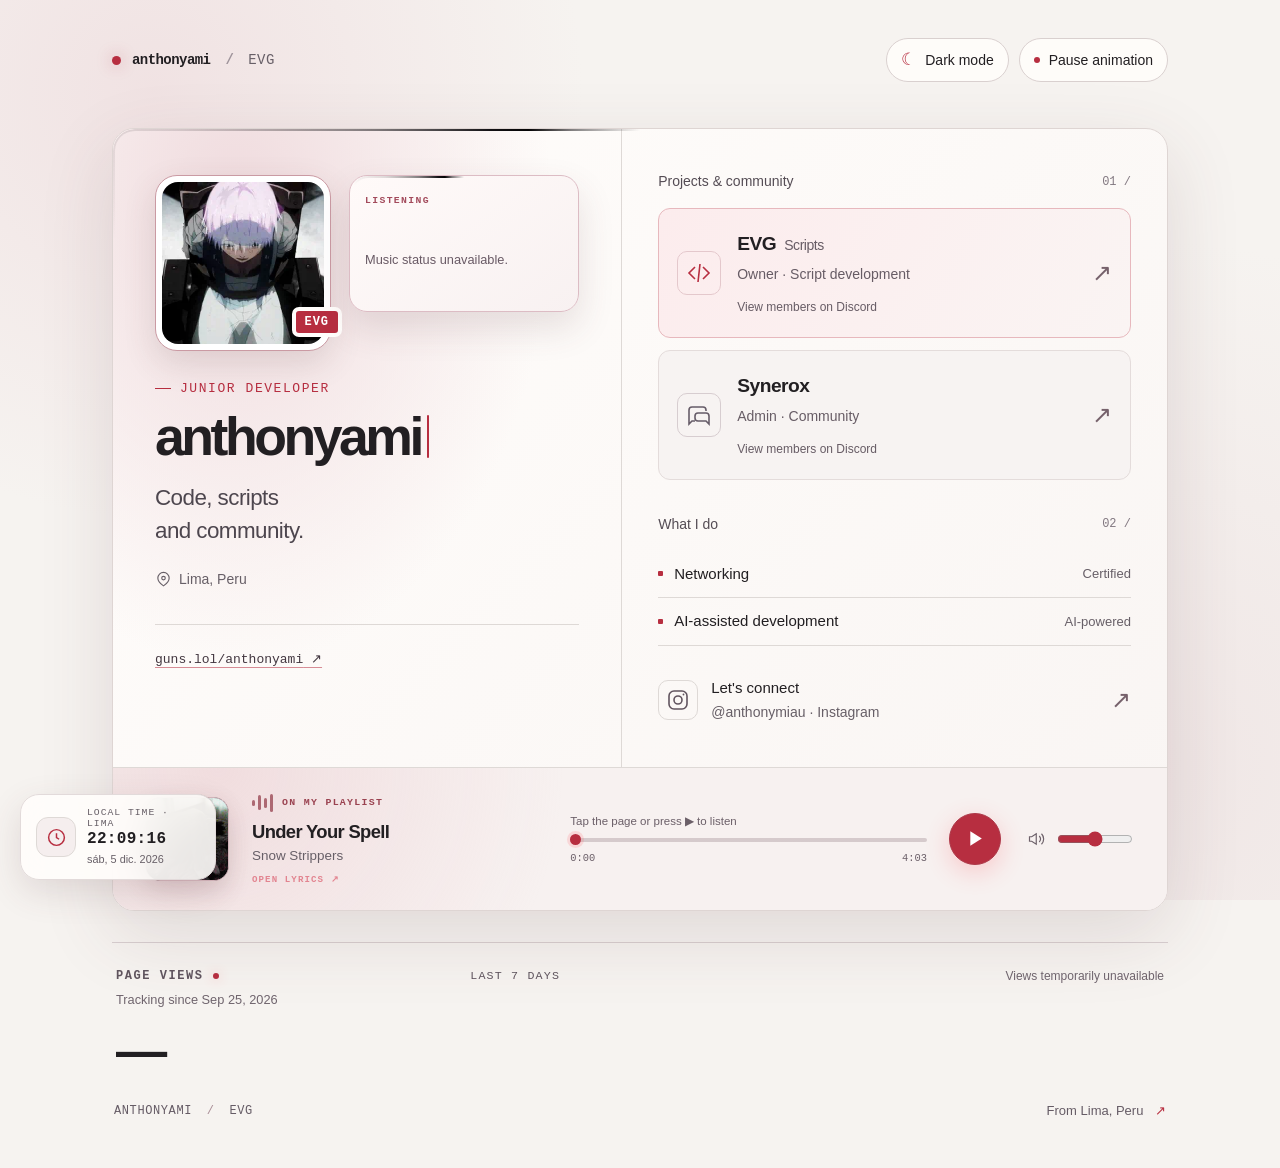
==== index.html @ 1d7596ba "Sync lyrics to song and open from track details" ====
<!doctype html>
<html lang="en" data-theme="dark">
<head>
  <meta charset="utf-8">
  <meta name="viewport" content="width=device-width, initial-scale=1">
  <meta name="theme-color" content="#0a0a0c">
  <meta name="description" content="anthonyami · Junior developer, owner of EVG Scripts and admin at Synerox. Networking certified. Based in Lima, Peru.">
  <title>anthonyami · EVG</title>
  <link rel="icon" href="assets/avatar-still.webp" type="image/webp">
  <script>
    try {
      const savedTheme = localStorage.getItem('anthonyami-theme');
      document.documentElement.dataset.theme = savedTheme === 'light' || savedTheme === 'dark'
        ? savedTheme
        : (matchMedia('(prefers-color-scheme: light)').matches ? 'light' : 'dark');
    } catch (_) { /* Storage may be unavailable. */ }
  </script>
  <link rel="stylesheet" href="styles.css">
  <link rel="stylesheet" href="experience.css">
  <script src="app.js" defer></script>
  <script src="experience.js" defer></script>
  <script src="spotify.js" defer></script>
  <script src="communities.js" defer></script>
  <script src="typewriter.js" defer></script>
  <script src="views.js" defer></script>
</head>
<body>
  <div class="backdrop" aria-hidden="true">
    <video id="backgroundVideo" muted loop playsinline preload="none" poster="assets/background.webp"></video>
  </div>
  <div class="page">
    <header class="topbar">
      <a class="wordmark" href="#profile" aria-label="anthonyami, home"><span class="brand-dot"></span>anthonyami<span class="wordmark-slash">/</span><span class="wordmark-evg">EVG</span></a>
      <div class="topbar-actions">
        <button class="theme-toggle" id="themeToggle" type="button" aria-label="Switch to light mode" aria-pressed="false"><span class="theme-icon" aria-hidden="true">☀</span><span id="themeLabel">Light mode</span></button>
        <button class="motion-toggle" id="motionToggle" type="button" aria-label="Pause animations" aria-pressed="false" hidden><span class="motion-indicator" aria-hidden="true"></span><span id="motionLabel">Pause animation</span></button>
      </div>
      <aside class="local-clock" aria-label="Current time in Lima, Peru">
        <span class="clock-icon" aria-hidden="true"><svg viewBox="0 0 24 24" fill="none" stroke="currentColor" stroke-width="1.7"><circle cx="12" cy="12" r="9"/><path d="M12 7v5l3 2"/></svg></span>
        <span class="clock-copy"><span class="clock-heading">LOCAL TIME · LIMA</span><time id="localTime" class="clock-time">--:--:--</time><span id="localDate" class="clock-date">Lima, Peru</span></span>
      </aside>
    </header>

    <main id="profile" class="profile-card">
      <section class="identity" aria-labelledby="profileName">
        <div class="identity-hero">
          <div class="avatar-frame">
            <picture>
              <source id="stillAvatarSource" media="(prefers-reduced-motion: reduce)" srcset="assets/avatar-still.webp">
              <img id="avatar" src="assets/avatar.webp" width="176" height="176" alt="anthonyami avatar" fetchpriority="high">
            </picture>
            <span class="avatar-badge" aria-hidden="true">EVG</span>
          </div>
          <section class="spotify-card" id="spotifyCard" aria-label="What I'm listening to on Spotify">
            <div class="spotify-card-heading"><span>LISTENING</span><span class="spotify-live-badge"><span class="spotify-live-dot" aria-hidden="true"></span>LIVE</span></div>
            <p class="spotify-status" id="spotifyStatus" role="status" aria-live="polite">Checking Last.fm…</p>
            <div class="spotify-current" id="spotifyCurrent" aria-live="polite" hidden>
              <div class="spotify-track"><span class="spotify-cover-wrap"><img id="spotifyCover" width="72" height="72" alt="" loading="lazy"><span class="spotify-cover-fallback" id="spotifyCoverFallback" aria-hidden="true" hidden>♫</span></span><div class="spotify-track-copy"><strong id="spotifyTitle"></strong><span id="spotifyArtist"></span></div></div>
              <a class="spotify-open" id="spotifyOpen" target="_blank" rel="noopener noreferrer"><span>Find on Spotify</span><span class="spotify-open-icon" aria-hidden="true"><svg viewBox="0 0 24 24" focusable="false"><circle cx="12" cy="12" r="11" fill="currentColor"/><path d="M5.7 8.8c4.4-1.3 9.3-.8 12.8 1.4M6.7 12.1c3.7-1 7.7-.5 10.7 1.4M7.6 15.3c3-.8 6.3-.4 8.8 1.2" fill="none" stroke="#1ed760" stroke-width="1.65" stroke-linecap="round"/></svg></span></a>
            </div>
          </section>
        </div>
        <p class="eyebrow"><span></span>JUNIOR DEVELOPER</p>
        <h1 id="profileName"><span class="sr-only">anthonyami</span><span class="typewriter" id="nameTypewriter" aria-hidden="true"><span class="typewriter-reserve">anthonyami</span><span class="typewriter-output"><span id="typedName">anthonyami</span><span class="typewriter-cursor"></span></span></span></h1>
        <p class="intro">Code, scripts<br> and community.</p>
        <p class="location"><svg viewBox="0 0 24 24" fill="none" stroke="currentColor" stroke-width="1.6" aria-hidden="true"><path d="M20 10c0 6-8 11-8 11S4 16 4 10a8 8 0 1 1 16 0Z"/><circle cx="12" cy="10" r="2.5"/></svg>Lima, Peru</p>
        <div class="website-slot"><a class="website-link" href="https://guns.lol/anthonyami" target="_blank" rel="noopener noreferrer" aria-label="Visit guns.lol/anthonyami (opens in a new tab)">guns.lol/anthonyami<span aria-hidden="true"> ↗</span></a></div>
      </section>

      <div class="details">
        <section aria-labelledby="projectsHeading">
          <div class="section-heading"><h2 id="projectsHeading">Projects & community</h2><span aria-hidden="true">01 /</span></div>
          <a class="project project-primary" href="https://discord.gg/jtVdZfaXu" target="_blank" rel="noopener noreferrer" aria-label="EVG Scripts, open the Discord community (new tab)" aria-describedby="evgCounts">
            <span class="project-icon" aria-hidden="true"><svg viewBox="0 0 24 24" fill="none" stroke="currentColor" stroke-width="1.6"><path d="m8 6-6 6 6 6m8-12 6 6-6 6m-3-15-2 18"/></svg></span>
            <span class="project-copy"><span class="project-title">EVG<span>Scripts</span></span><span class="project-role">Owner · Script development</span><span class="community-counts" id="evgCounts" aria-live="polite">Members on Discord</span></span>
            <span class="out-arrow" aria-hidden="true">↗</span>
          </a>
          <a class="project" href="https://discord.gg/qDRcSUjdG" target="_blank" rel="noopener noreferrer" aria-label="Synerox, open the Discord community (new tab)" aria-describedby="syneroxCounts">
            <span class="project-icon" aria-hidden="true"><svg viewBox="0 0 24 24" fill="none" stroke="currentColor" stroke-width="1.6"><path d="M8 18H5l-3 3V7a3 3 0 0 1 3-3h11a3 3 0 0 1 3 3v1"/><path d="M11 10h8a3 3 0 0 1 3 3v8l-3-3h-8a3 3 0 0 1-3-3v-2a3 3 0 0 1 3-3Z"/></svg></span>
            <span class="project-copy"><span class="project-title">Synerox</span><span class="project-role">Admin · Community</span><span class="community-counts" id="syneroxCounts" aria-live="polite">Members on Discord</span></span>
            <span class="out-arrow" aria-hidden="true">↗</span>
          </a>
        </section>

        <section class="skills-section" aria-labelledby="skillsHeading">
          <div class="section-heading"><h2 id="skillsHeading">What I do</h2><span aria-hidden="true">02 /</span></div>
          <ul class="skills">
            <li><span class="skill-dot" aria-hidden="true"></span><span>Networking</span><span class="skill-note">Certified</span></li>
            <li><span class="skill-dot" aria-hidden="true"></span><span>AI-assisted development</span><span class="skill-note">AI-powered</span></li>
          </ul>
        </section>

        <a class="social-link" href="https://www.instagram.com/anthonymiau/" target="_blank" rel="noopener noreferrer" aria-label="anthonymiau on Instagram (new tab)">
          <span class="social-icon" aria-hidden="true"><svg viewBox="0 0 24 24" fill="none" stroke="currentColor" stroke-width="1.6"><rect x="3" y="3" width="18" height="18" rx="5"/><circle cx="12" cy="12" r="4"/><circle cx="17.5" cy="6.5" r=".9" fill="currentColor" stroke="none"/></svg></span>
          <span><span class="social-title">Let's connect</span><span class="social-handle">@anthonymiau · Instagram</span></span><span class="out-arrow" aria-hidden="true">↗</span>
        </a>
      </div>

      <section class="music-player" aria-label="Music player">
        <div class="player-art" aria-hidden="true"><img src="assets/under-your-spell-art.png" width="88" height="88" alt="" loading="lazy"></div>
        <button class="player-track" id="openLyrics" type="button" aria-haspopup="dialog" aria-controls="lyricsDialog" aria-label="Open synchronized lyrics for Under Your Spell">
          <span class="music-caption"><span class="music-wave" id="musicWave" aria-hidden="true"><i></i><i></i><i></i><i></i></span><span>ON MY PLAYLIST</span></span>
          <span class="track-info"><span class="track-title">Under Your Spell</span><span class="track-artist">Snow Strippers</span></span>
          <span class="track-open-hint" aria-hidden="true">OPEN LYRICS ↗</span>
        </button>
        <div class="player-progress"><span class="play-status" id="playStatus" role="status" aria-live="polite">Preparing music…</span><input class="music-seek" id="musicSeek" type="range" min="0" max="100" value="0" step="0.1" aria-label="Song progress" aria-valuetext="0:00 of --:--" disabled><div class="player-times"><span id="musicElapsed">0:00</span><span id="musicDuration">--:--</span></div></div>
        <button class="play-button" id="playButton" type="button" aria-label="Play Under Your Spell" aria-pressed="false" disabled>
          <svg id="playIcon" viewBox="0 0 24 24" fill="currentColor" aria-hidden="true"><path d="M8 5v14l11-7Z"/></svg>
          <svg id="pauseIcon" viewBox="0 0 24 24" fill="currentColor" aria-hidden="true" hidden><path d="M6 5h4v14H6zm8 0h4v14h-4z"/></svg>
        </button>
        <label class="volume"><svg viewBox="0 0 24 24" fill="none" stroke="currentColor" stroke-width="1.6" aria-hidden="true"><path d="m11 5-6 4H2v6h3l6 4ZM15 8a6 6 0 0 1 0 8m3-11a10 10 0 0 1 0 14"/></svg><span class="sr-only">Music volume</span><input id="volume" type="range" min="0" max="100" value="50" aria-valuetext="50%"></label>
        <audio id="audio" src="assets/track.mp3" preload="metadata" loop></audio>
        <noscript><p>Enable JavaScript to use the controls, or <a href="assets/track.mp3">listen to the song here</a>.</p></noscript>
      </section>
    </main>
    <dialog class="lyrics-dialog" id="lyricsDialog" aria-labelledby="lyricsTitle">
      <div class="lyrics-surface">
        <header class="lyrics-header"><span>ANTHONYAMI <span aria-hidden="true">/</span> LYRICS</span><button class="lyrics-close" id="closeLyrics" type="button" aria-label="Close lyrics">×</button></header>
        <div class="lyrics-layout">
          <div class="lyrics-cover"><img src="assets/under-your-spell-art.png" width="300" height="300" alt="Under Your Spell cover art"></div>
          <div class="lyrics-details"><span class="lyrics-kicker">YOUR SOUNDTRACK <span aria-hidden="true">✦</span> SNOW STRIPPERS</span><h2 id="lyricsTitle">Under Your Spell</h2><p class="lyrics-artist">Snow Strippers</p><p class="lyrics-status" id="lyricsStatus">Tap play to listen</p><div class="lyrics-copy" id="lyricsCopy" role="region" aria-label="Lyrics" tabindex="0"><p class="lyrics-placeholder">Loading lyrics…</p></div></div>
        </div>
        <div class="lyrics-controls"><button class="lyrics-play" id="lyricsPlayButton" type="button" aria-label="Play Under Your Spell" aria-pressed="false"><svg id="lyricsPlayIcon" viewBox="0 0 24 24" fill="currentColor" aria-hidden="true"><path d="M8 5v14l11-7Z"/></svg><svg id="lyricsPauseIcon" viewBox="0 0 24 24" fill="currentColor" aria-hidden="true" hidden><path d="M6 5h4v14H6zm8 0h4v14h-4z"/></svg></button><span class="lyrics-time" id="lyricsElapsed">0:00</span><input class="music-seek lyrics-seek" id="lyricsSeek" type="range" min="0" max="100" value="0" step="0.1" aria-label="Song progress in lyrics view" aria-valuetext="0:00 of --:--" disabled><span class="lyrics-time" id="lyricsDuration">--:--</span></div>
      </div>
    </dialog>
    <section class="views-panel" aria-labelledby="viewsHeading">
      <div class="views-summary">
        <div>
          <h2 id="viewsHeading">PAGE VIEWS <span class="views-live-dot" aria-hidden="true"></span></h2>
          <p class="views-since">Tracking since Sep 25, 2026</p>
        </div>
        <p class="views-total" id="viewsTotal" aria-live="polite">—</p>
      </div>
      <div class="views-history">
        <div class="views-history-heading"><span>LAST 7 DAYS</span><span id="viewsStatus" role="status" aria-live="polite">Loading views…</span></div>
        <ol class="views-chart" id="viewsChart" aria-label="Daily page views over the last seven days"></ol>
      </div>
      <noscript><p class="views-unavailable">Enable JavaScript to see the view counter.</p></noscript>
    </section>
    <footer class="footer"><span>ANTHONYAMI <span class="footer-separator">/</span> EVG</span><span>From Lima, Peru <span aria-hidden="true">↗</span></span></footer>
  </div>
</body>
</html>
---- styles.css ----
:root{color-scheme:dark;--bg:#0a0a0c;--panel:#111113;--border:#2a2a2f;--text:#f5f4f4;--muted:#a5a4ac;--red:#ff4c53;--mono:ui-monospace,SFMono-Regular,Consolas,"Liberation Mono",monospace;--sans:Inter,"Segoe UI",Arial,sans-serif}
*{box-sizing:border-box}html{scroll-behavior:smooth}body{margin:0;background:var(--bg);color:var(--text);font-family:var(--sans);font-size:1rem;line-height:1.5;min-width:280px}button,input,a{-webkit-tap-highlight-color:transparent}button,input{font:inherit}a{color:inherit;text-decoration:none}button{cursor:pointer}button:disabled{cursor:wait}button:focus-visible,a:focus-visible,input:focus-visible{outline:2px solid var(--red);outline-offset:6px}svg{width:24px;height:24px;display:block;flex-shrink:0}[hidden]{display:none!important}.sr-only{position:absolute;width:1px;height:1px;padding:0;margin:-1px;overflow:hidden;clip:rect(0,0,0,0);white-space:nowrap;border:0}
.backdrop{position:fixed;inset:0;z-index:-1;overflow:hidden;background:#0a0a0c}.backdrop video{width:100%;height:100%;object-fit:cover;opacity:.16;filter:saturate(.7)}.backdrop:after{content:"";position:absolute;inset:0;background:linear-gradient(180deg,rgba(10,10,12,.4),rgba(10,10,12,.35) 40%,#0a0a0c 100%)}.page{max-width:1136px;margin:0 auto;padding:38px 40px 26px}.topbar{display:flex;align-items:center;justify-content:space-between;gap:24px;margin-bottom:46px}.wordmark{display:inline-flex;align-items:center;gap:11px;font:600 .875rem var(--mono);letter-spacing:-.04em;min-height:44px}.brand-dot{height:9px;width:9px;background:var(--red);border-radius:50%;box-shadow:0 0 18px #ff4c5350}.wordmark-slash{color:#686870;margin:0 4px}.wordmark-evg{color:var(--muted);font-weight:400;letter-spacing:.03em}.motion-toggle{color:var(--muted);display:flex;align-items:center;gap:9px;border:1px solid var(--border);border-radius:100px;padding:10px 14px;background:#101012a6;font-size:.875rem;min-height:44px;transition:color .2s,border-color .2s}.motion-toggle:hover{color:var(--text);border-color:#64646c}.motion-indicator{width:6px;height:6px;border-radius:50%;background:var(--red)}.motion-paused .motion-indicator{background:var(--muted)}
.profile-card{display:grid;grid-template-columns:1fr 1.07fr;border:1px solid #303034;background:linear-gradient(135deg,#151518f5,#101012f5);border-radius:22px;box-shadow:0 28px 100px #0005;overflow:hidden}.identity{padding:46px 42px 36px;position:relative;border-right:1px solid var(--border);background:radial-gradient(ellipse at 24% 13%,#a6202720,transparent 55%)}.identity:before{content:"";position:absolute;left:42px;top:0;width:74px;height:2px;background:var(--red)}.avatar-frame{position:relative;width:176px;height:176px;margin-bottom:30px;padding:6px;border:1px solid #5e3036;border-radius:22px;background:#0b0b0d;box-shadow:0 12px 35px #0004}.avatar-frame img{display:block;width:100%;height:100%;object-fit:cover;border-radius:16px}.avatar-badge{position:absolute;right:-12px;bottom:13px;background:var(--red);border:4px solid #151518;color:#160609;font:800 .75rem var(--mono);letter-spacing:.08em;padding:4px 9px;border-radius:7px}.eyebrow{font:500 .8125rem var(--mono);letter-spacing:.12em;color:var(--red);display:flex;align-items:center;gap:9px;margin:0 0 12px}.eyebrow>span{width:16px;height:1px;background:var(--red)}h1{font-size:clamp(2.25rem,4.3vw,3.35rem);line-height:1.05;letter-spacing:-.065em;font-weight:750;margin:0 0 18px}.name-dot{color:var(--red)}.intro{font-size:1.4rem;font-weight:400;line-height:1.45;letter-spacing:-.025em;margin:0 0 22px;color:#cac8ce}.location{display:flex;align-items:center;gap:7px;font-size:.875rem;color:var(--muted);margin:0}.location svg{width:17px;height:17px}blockquote{font:.8125rem/1.8 var(--mono);color:#aaa5ad;margin:34px 0 0;padding-top:23px;border-top:1px solid var(--border)}blockquote>span{color:var(--red);margin-left:7px}
.details{padding:42px 36px 35px;display:flex;flex-direction:column}.section-heading{display:flex;align-items:center;justify-content:space-between;gap:12px;margin-bottom:16px}.section-heading h2{font-size:.875rem;font-weight:500;margin:0;color:#c2bfc7}.section-heading>span{font:.75rem var(--mono);color:#99929e}.project{display:flex;align-items:center;gap:16px;padding:21px 18px;background:#19191c;border:1px solid #333237;border-radius:12px;margin-bottom:12px;min-height:100px;transition:background .2s,border-color .2s,transform .2s}.project:hover{border-color:#6c5156;background:#211b1f;transform:translateY(-2px)}.project-primary{background:linear-gradient(120deg,#27191d,#1c171a);border-color:#663038}.project-primary:hover{border-color:var(--red);background:#2e1b20}.project-icon{width:44px;height:44px;display:grid;place-items:center;border:1px solid #413238;border-radius:10px;color:var(--red);flex-shrink:0}.project:not(.project-primary) .project-icon{border-color:#39383e;color:#bcb6c3}.project-copy{display:flex;flex-direction:column;gap:5px;min-width:0}.project-title{font-size:1.2rem;font-weight:650;letter-spacing:-.025em}.project-title>span{font-size:.875rem;font-weight:400;margin-left:8px;color:#b5a3aa}.project-role{font-size:.875rem;color:#b4aeb9;line-height:1.5}.out-arrow{font-size:1.5rem;color:#b9a9b0;margin-left:auto;line-height:1;flex-shrink:0;transition:transform .2s,color .2s}.project:hover .out-arrow,.social-link:hover .out-arrow{color:var(--red);transform:translate(2px,-2px)}.skills-section{margin-top:22px}.skills{padding:0;margin:0;list-style:none}.skills li{display:flex;align-items:center;gap:10px;border-bottom:1px solid var(--border);padding:12px 0;font-size:.9375rem}.skill-dot{height:5px;width:5px;border-radius:1px;background:var(--red);margin-right:1px;flex-shrink:0}.skill-note{margin-left:auto;color:var(--muted);font-size:.8125rem}.social-link{display:flex;align-items:center;gap:13px;padding:23px 0 0;margin-top:auto;min-height:86px}.social-icon{display:grid;place-items:center;width:40px;height:40px;border-radius:10px;border:1px solid var(--border);color:#e7e0e6;flex-shrink:0}.social-link>span:nth-child(2){display:flex;flex-direction:column;gap:3px}.social-title{font-size:.9375rem;font-weight:500}.social-handle{font-size:.875rem;color:var(--muted)}
.music-player{grid-column:1/-1;border-top:1px solid var(--border);background:#0e0e10;display:flex;align-items:center;gap:30px;padding:22px 34px;min-height:94px;flex-wrap:wrap}.music-caption{display:flex;align-items:center;gap:10px;flex-shrink:0;color:#a4a0a9;font:.75rem var(--mono);letter-spacing:.055em}.music-wave{height:20px;display:flex;align-items:center;gap:3px}.music-wave i{width:3px;background:#9f454c;height:6px;border-radius:2px}.music-wave i:nth-child(2){height:15px}.music-wave i:nth-child(3){height:10px}.music-wave i:nth-child(4){height:18px}.music-wave.playing i{background:var(--red);animation:wave 1s ease-in-out infinite alternate}.music-wave.playing i:nth-child(2){animation-delay:-.3s}.music-wave.playing i:nth-child(3){animation-delay:-.6s}.music-wave.playing i:nth-child(4){animation-delay:-.9s}@keyframes wave{from{transform:scaleY(.4)}to{transform:scaleY(1)}}.track-group{display:flex;align-items:center;gap:13px;min-width:0}.play-button{border:1px solid #ff777b;background:var(--red);color:#190708;width:44px;height:44px;border-radius:50%;display:grid;place-items:center;flex-shrink:0;transition:background .2s,transform .2s}.play-button:hover{background:#ff767b;transform:scale(1.04)}.play-button[aria-busy="true"]{opacity:.7}.play-button svg{width:23px;height:23px}.track-info h2{font-size:.9375rem;line-height:1.4;font-weight:600;margin:0 0 2px}.track-info p{font-size:.875rem;color:var(--muted);margin:0}.music-end{display:flex;align-items:center;justify-content:flex-end;gap:22px;flex:1;min-width:190px}.play-status{font-size:.8125rem;color:#aaa3ad;max-width:230px}.volume{display:flex;align-items:center;gap:8px}.volume svg{width:18px;height:18px;color:#b0a7b3}.volume input{width:72px;min-height:32px;accent-color:var(--red);cursor:pointer}.music-player noscript{font-size:.875rem;width:100%}.music-player noscript a{text-decoration:underline}.footer{display:flex;justify-content:space-between;align-items:center;gap:20px;font:.75rem var(--mono);color:#a39ca7;letter-spacing:.05em;padding:24px 2px}.footer-separator{padding:0 7px;color:#796873}.footer>span:last-child{font-family:var(--sans);font-size:.8125rem;letter-spacing:0}.footer>span:last-child>span{color:var(--red);margin-left:8px}
@media(min-width:1500px){.page{padding-top:64px}.topbar{margin-bottom:56px}.identity{padding-top:52px;padding-bottom:42px}.details{padding-top:48px}}
@media(max-width:940px){.page{padding:24px}.topbar{margin-bottom:28px}.identity{padding:36px 28px}.identity:before{left:28px}.details{padding:34px 26px}.project{gap:12px;padding:18px 14px}.project-icon{width:38px;height:38px}.project-role{font-size:.8125rem}.music-player{gap:20px;padding:20px 26px}.music-caption{display:none}.music-end{gap:16px}}
@media(max-width:700px){.page{max-width:520px;padding:18px 16px}.topbar{gap:12px;margin-bottom:20px}.wordmark{gap:7px}.motion-toggle{padding:10px;font-size:.8125rem;gap:6px}.wordmark-slash{margin:0}.profile-card{grid-template-columns:1fr;border-radius:18px}.identity{border-right:0;border-bottom:1px solid var(--border);padding:30px 26px}.identity:before{left:26px}.avatar-frame{width:132px;height:132px;margin-bottom:25px;border-radius:18px}.avatar-frame img{border-radius:12px}h1{font-size:clamp(2.25rem,9vw,3.25rem);margin-bottom:12px}.intro{font-size:1.2rem;margin-bottom:17px}.intro br{display:none}.intro br:after{content:" "}blockquote{margin-top:24px;padding-top:18px}.details{padding:26px}.project{padding:18px 14px;min-height:94px}.project-role{font-size:.875rem}.skills-section{margin-top:17px}.social-link{margin-top:10px}.music-player{padding:22px 26px;gap:15px}.track-group{flex:1;min-width:210px}.music-end{justify-content:space-between;width:100%;flex:auto;min-width:0;padding-left:57px;gap:12px}.play-status{font-size:.75rem}.volume input{width:64px}.footer{font-size:.6875rem;gap:8px;letter-spacing:0}.footer>span:last-child{font-size:.75rem}}
@media(max-width:360px){.page{padding:12px}.motion-toggle{border:0;padding:10px 0}.motion-toggle span:last-child{max-width:75px;line-height:1.3}.wordmark{font-size:.8125rem}.identity,.details{padding:24px 20px}.project{gap:10px;padding:16px 11px}.project-icon{width:32px;height:36px}.project-icon svg{width:20px;height:20px}.project-title{font-size:1.125rem}.project-role{font-size:.8125rem}.social-handle{font-size:.8125rem}.music-player{padding:20px}.music-end{padding-left:0}.skill-note{font-size:.75rem}.skills li{font-size:.875rem}}
@media(prefers-reduced-motion:reduce){html{scroll-behavior:auto}*,*:before,*:after{animation:none!important;transition:none!important}.project:hover,.play-button:hover{transform:none}.backdrop video{filter:none}}
.motion-paused .music-wave i{animation:none}
.website-slot{font:.8125rem/1.8 var(--mono);color:#aaa5ad;margin:34px 0 0;padding-top:23px;border-top:1px solid var(--border)}.website-link{display:inline-block;overflow-wrap:anywhere;color:#d8d2da;text-decoration:underline;text-decoration-color:#ff4c5366;text-underline-offset:4px;transition:color .2s,text-decoration-color .2s}.website-link:hover{color:var(--text);text-decoration-color:var(--red)}
.typewriter{display:inline-grid;vertical-align:top;white-space:nowrap}.typewriter-reserve,.typewriter-output{grid-area:1/1}.typewriter-reserve{visibility:hidden;pointer-events:none;user-select:none}.typewriter-output{position:relative;justify-self:start}.typewriter-cursor{display:none;position:absolute;right:-.15em;top:.13em;width:.045em;height:.8em;background:var(--red);border-radius:1px}.typewriter-active .typewriter-cursor{display:block;animation:typewriter-blink 1s steps(2,end) infinite}@keyframes typewriter-blink{0%,100%{opacity:1}50%{opacity:0}}@media(prefers-reduced-motion:reduce){.typewriter-cursor{display:none!important}}.motion-paused .typewriter-cursor{display:none}
.community-counts{display:flex;align-items:center;gap:6px 12px;flex-wrap:wrap;margin-top:8px;font-size:.8125rem;line-height:1.5;color:#bab5c0}.community-counts>span{display:inline-flex;align-items:center;gap:6px}.community-counts .online-dot{width:6px;height:6px;border-radius:50%;background:#57d997;flex-shrink:0}.community-counts .member-dot{width:6px;height:6px;border-radius:50%;background:#9e98a5;flex-shrink:0}.community-counts[data-state="unavailable"]{color:#aaa3ad;font-size:.75rem}.project-copy{flex:1}.project-title{overflow-wrap:anywhere}.project-role{overflow-wrap:anywhere}
.views-panel{display:grid;grid-template-columns:minmax(170px,.9fr) minmax(0,2fr);gap:42px;margin-top:31px;padding:26px 4px 3px;border-top:1px solid #343036}.views-summary{display:flex;flex-direction:column;justify-content:space-between;gap:16px}.views-summary h2{display:flex;align-items:center;gap:9px;color:#c1bac4;font:600 .75rem var(--mono);letter-spacing:.13em;margin:0 0 7px}.views-live-dot{width:6px;height:6px;border-radius:50%;background:var(--red);box-shadow:0 0 12px #ff4c5355}.views-since{color:#96919d;font-size:.8rem;margin:0}.views-total{color:var(--text);font-size:clamp(2rem,4vw,3.25rem);font-weight:700;line-height:1;letter-spacing:-.055em;margin:0;font-variant-numeric:tabular-nums}.views-history{min-width:0}.views-history-heading{display:flex;align-items:center;justify-content:space-between;gap:12px;color:#a7a1ab;font:.73rem var(--mono);letter-spacing:.1em}.views-history-heading #viewsStatus{font:400 .75rem var(--sans);letter-spacing:0;text-align:right;color:#97909b}.views-chart{display:grid;grid-template-columns:repeat(7,minmax(0,1fr));align-items:end;gap:12px;list-style:none;padding:0;margin:15px 0 0;min-height:126px}.views-chart li{display:flex;flex-direction:column;align-items:center;min-width:0;color:#aaa3ad;font:.7rem var(--mono);font-variant-numeric:tabular-nums}.views-bar-value{height:20px;color:#cbc5cf}.views-bar-track{display:flex;align-items:flex-end;width:100%;height:84px;background:#ffffff09;border-radius:4px 4px 2px 2px;overflow:hidden}.views-bar{display:block;width:100%;background:linear-gradient(180deg,#ff6065,#a72834);border-radius:4px 4px 2px 2px}.views-chart li:last-child .views-bar{background:linear-gradient(180deg,#ff8689,#da3946)}.views-bar-label{padding-top:8px;color:#96909b;text-transform:uppercase}.views-unavailable{color:var(--muted);font-size:.875rem}.views-chart:empty{min-height:0}
@media(max-width:700px){.views-panel{grid-template-columns:1fr;gap:25px;margin-top:22px;padding:21px 2px 0}.views-summary{flex-direction:row;align-items:end;gap:12px}.views-total{font-size:2.6rem}.views-chart{gap:7px}.views-bar-track{height:76px}.website-slot{margin-top:24px;padding-top:18px}}
---- experience.css ----
/* Optional interactions and the second color palette. */
.topbar-actions{display:flex;align-items:center;justify-content:flex-end;gap:10px;flex-wrap:wrap}
.theme-toggle{display:inline-flex;align-items:center;gap:9px;min-height:44px;padding:10px 14px;border:1px solid var(--border);border-radius:100px;background:#101012a6;color:var(--text);font-size:.875rem;transition:background .25s,border-color .25s,color .25s}
.theme-toggle:hover{border-color:var(--red)}
.theme-icon{font-size:1.05rem;line-height:1;color:var(--red)}

.profile-card{position:relative;isolation:isolate;--tilt-x:0deg;--tilt-y:0deg;transform:perspective(1400px) rotateX(var(--tilt-x)) rotateY(var(--tilt-y));will-change:auto;transition:transform .45s ease,box-shadow .45s ease,background .35s,border-color .35s}
.profile-card.is-tilting{will-change:transform;transition:box-shadow .25s ease,background .35s,border-color .35s;box-shadow:0 35px 110px #0007}
.identity:before{display:none}
@property --edge-angle{syntax:"<angle>";inherits:false;initial-value:0deg}
@keyframes orbit-edge{to{--edge-angle:360deg}}
.profile-card:before,.spotify-card:before{content:"";position:absolute;inset:0;z-index:2;border-radius:inherit;padding:2px;pointer-events:none;background:conic-gradient(from var(--edge-angle),transparent 0deg,transparent 298deg,var(--edge-faint,#ff4c5318) 310deg,var(--edge-mid,#ff4c5377) 326deg,var(--edge-bright,var(--red)) 339deg,var(--edge-highlight,#ff9799) 344deg,var(--edge-mid,#ff4c5377) 350deg,transparent 360deg);-webkit-mask:linear-gradient(#fff 0 0) content-box,linear-gradient(#fff 0 0);-webkit-mask-composite:xor;mask:linear-gradient(#fff 0 0) content-box,linear-gradient(#fff 0 0);mask-composite:exclude;animation:orbit-edge 8s linear infinite}

.identity-hero{display:grid;grid-template-columns:176px minmax(0,1fr);align-items:start;gap:18px;margin-bottom:30px}
.identity-hero .avatar-frame{margin-bottom:0}
.spotify-card{position:relative;min-width:0;width:100%;padding:15px;border:1px solid #63424a;border-radius:18px;background:linear-gradient(145deg,#241a1e,#131316 66%);box-shadow:0 18px 42px #0005;overflow:hidden;isolation:isolate}
.spotify-card:before{padding:1.5px;animation-duration:6s;animation-direction:reverse}
.spotify-card [hidden]{display:none!important}
.spotify-card-heading{display:flex;align-items:center;justify-content:space-between;gap:8px;margin-bottom:14px;color:#d6aeb7;font:700 .61rem/1.2 var(--mono);letter-spacing:.14em}
.spotify-live-badge{display:inline-flex;align-items:center;gap:5px;padding:4px 6px;border:1px solid #55cf7955;border-radius:100px;background:#1ed76013;color:#77e79a;font:700 .56rem/1 var(--mono);letter-spacing:.08em;visibility:hidden}
.spotify-card.is-live .spotify-live-badge{visibility:visible}
.spotify-live-dot{width:5px;height:5px;border-radius:50%;background:#42e77d;box-shadow:0 0 9px #42e77d99}
.spotify-status{min-height:72px;margin:0;display:flex;align-items:center;color:#b9aeb8;font-size:.8rem;line-height:1.5}
.spotify-track{display:flex;align-items:center;gap:12px;min-width:0}
.spotify-cover-wrap{position:relative;display:grid;place-items:center;flex:0 0 72px;width:72px;height:72px;overflow:hidden;border:1px solid #ffffff25;border-radius:12px;background:linear-gradient(135deg,#54343d,#1e1a21);box-shadow:0 8px 22px #0005}
.spotify-cover-wrap img{display:block;width:100%;height:100%;object-fit:cover}
.spotify-cover-fallback{font-size:2rem;color:#d9a1ad}
.spotify-track-copy{min-width:0;display:flex;flex-direction:column;gap:5px}
.spotify-track-copy strong{font-size:.95rem;font-weight:750;line-height:1.2;letter-spacing:-.025em;color:#fff;overflow-wrap:anywhere}
.spotify-track-copy span{font-size:.74rem;line-height:1.3;color:#bcb3bc;overflow-wrap:anywhere}
.spotify-open{display:flex;align-items:center;justify-content:space-between;gap:10px;min-height:39px;margin-top:14px;padding:7px 8px 7px 11px;border:1px solid #ffffff21;border-radius:10px;background:#ffffff0a;color:#f3e9ec;font-size:.74rem;font-weight:650;transition:background .2s,border-color .2s,color .2s}
.spotify-open:hover{background:#1ed7601c;border-color:#1ed76088;color:#dffff0}
.spotify-open-icon{display:grid;place-items:center;flex:0 0 24px;width:24px;height:24px;border-radius:7px;background:#1ed760;color:#0b1b10}
.spotify-open-icon svg{width:20px;height:20px}

.local-clock{position:fixed;left:20px;bottom:20px;z-index:5;display:flex;align-items:center;gap:11px;min-width:196px;padding:12px 15px;border:1px solid #ffffff24;border-radius:19px;background:#17171bdc;color:var(--text);box-shadow:0 12px 35px #0005;backdrop-filter:blur(18px);-webkit-backdrop-filter:blur(18px);pointer-events:none}
.clock-icon{display:grid;place-items:center;flex:0 0 40px;height:40px;border:1px solid var(--border);border-radius:12px;color:var(--red);background:#ffffff0a}
.clock-icon svg{width:21px;height:21px}
.clock-copy{display:flex;flex-direction:column;min-width:0}
.clock-heading{font:500 .61rem var(--mono);letter-spacing:.1em;color:var(--muted)}
.clock-time{font:700 1rem/1.35 var(--mono);font-variant-numeric:tabular-nums;letter-spacing:.02em}
.clock-date{font-size:.68rem;color:var(--muted)}

html[data-theme="light"]{color-scheme:light;--bg:#f6f3f0;--panel:#fffdfb;--border:#ded9d6;--text:#221f22;--muted:#675f67;--red:#b72e40;--edge-faint:#13111422;--edge-mid:#13111488;--edge-bright:#131114;--edge-highlight:#050405}
html[data-theme="light"] body{background:var(--bg)}
html[data-theme="light"] .backdrop{background:radial-gradient(circle at 12% 10%,#e8c9cf66,transparent 31%),radial-gradient(circle at 90% 85%,#eadbdc88,transparent 38%),#f6f3f0}
html[data-theme="light"] .backdrop video,html[data-theme="light"] .backdrop:after{opacity:0}
html[data-theme="light"] .wordmark-slash{color:#9f949b}
html[data-theme="light"] .theme-toggle,html[data-theme="light"] .motion-toggle{background:#fffdfbdc;color:var(--text);border-color:#d9d0cf}
html[data-theme="light"] .motion-toggle:hover{border-color:var(--red)}
html[data-theme="light"] .brand-dot{box-shadow:0 0 16px #b72e4066}
html[data-theme="light"] .profile-card{border-color:#ded5d3;background:linear-gradient(135deg,#fffdfb,#f9f5f3);box-shadow:0 24px 75px #5c3b4024}
html[data-theme="light"] .profile-card.is-tilting{box-shadow:0 32px 90px #5c3b4035}
html[data-theme="light"] .spotify-card{background:linear-gradient(145deg,#fffaf9,#f8f1f1);border-color:#dcbcc4;box-shadow:0 16px 36px #5c3b4024}
html[data-theme="light"] .spotify-card-heading{color:#a34b5c}
html[data-theme="light"] .spotify-status{color:#695a65}
html[data-theme="light"] .spotify-track-copy strong{color:#271e25}
html[data-theme="light"] .spotify-track-copy span{color:#6d5c66}
html[data-theme="light"] .spotify-open{background:#fff9f9;border-color:#e1cfd2;color:#4a3039}
html[data-theme="light"] .spotify-open:hover{background:#eaf9ee;border-color:#66bd7c;color:#184a2a}
html[data-theme="light"] .identity{background:radial-gradient(ellipse at 24% 13%,#efdadd,transparent 58%)}
html[data-theme="light"] .avatar-frame{background:#fff;border-color:#ca9aa3;box-shadow:0 12px 32px #5c3b4025}
html[data-theme="light"] .avatar-badge{border-color:#fffdfb;color:#fff}
html[data-theme="light"] .intro{color:#4d464e}
html[data-theme="light"] .website-slot{color:#69616a}
html[data-theme="light"] .website-link{color:#433740;text-decoration-color:#b72e4088}
html[data-theme="light"] .section-heading h2{color:#544c54}
html[data-theme="light"] .section-heading>span{color:#827881}
html[data-theme="light"] .project{background:#f7f3f2;border-color:#e4dcdb}
html[data-theme="light"] .project:hover{background:#fff5f5;border-color:#bd7b86}
html[data-theme="light"] .project-primary{background:linear-gradient(120deg,#fceced,#faf4f3);border-color:#e7b8bd}
html[data-theme="light"] .project-primary:hover{background:#fce5e8;border-color:var(--red)}
html[data-theme="light"] .project-icon{border-color:#e4c8cc}
html[data-theme="light"] .project:not(.project-primary) .project-icon{border-color:#d7cdd0;color:#665c68}
html[data-theme="light"] .project-title>span,html[data-theme="light"] .project-role,html[data-theme="light"] .community-counts{color:#675c65}
html[data-theme="light"] .out-arrow{color:#76616b}
html[data-theme="light"] .social-icon{color:#61545f}
html[data-theme="light"] .music-player{background:#f3eeed}
html[data-theme="light"] .music-caption,html[data-theme="light"] .play-status,html[data-theme="light"] .volume svg{color:#6d616a}
html[data-theme="light"] .music-wave i{background:#ad6973}
html[data-theme="light"] .play-button{color:#fff;border-color:#ad3949}
html[data-theme="light"] .play-button:hover{background:#a92438}
html[data-theme="light"] .views-panel{border-color:#d8cfd0}
html[data-theme="light"] .views-summary h2,html[data-theme="light"] .views-history-heading{color:#60555f}
html[data-theme="light"] .views-since,html[data-theme="light"] .views-chart li,html[data-theme="light"] .views-bar-label,html[data-theme="light"] .views-history-heading #viewsStatus{color:#70656e}
html[data-theme="light"] .views-bar-value{color:#453b43}
html[data-theme="light"] .views-bar-track{background:#e7dddc}
html[data-theme="light"] .footer{color:#655b65}
html[data-theme="light"] .footer-separator{color:#a98d96}
html[data-theme="light"] .local-clock{background:#fffdfbe8;color:var(--text);border-color:#e2dada;box-shadow:0 12px 35px #5c3b4024}
html[data-theme="light"] .clock-icon{background:#f5eeee}

@media(max-width:1100px){.identity-hero{grid-template-columns:1fr;gap:22px}.spotify-card{max-width:360px}}
@media(max-width:700px){.topbar{align-items:center;flex-wrap:wrap}.wordmark{order:1}.topbar-actions{order:3;width:100%;justify-content:flex-start;gap:7px}.theme-toggle{padding:10px}.local-clock{order:2;position:static;left:auto;bottom:auto;z-index:auto;min-width:0;margin-left:auto;padding:8px 10px;border-radius:15px}.clock-icon{flex-basis:34px;height:34px}.clock-time{font-size:.9rem}.identity-hero{gap:20px;margin-bottom:25px}.spotify-card{max-width:none}}
@media(max-width:420px){.theme-toggle,.motion-toggle{font-size:.78rem}.clock-heading{font-size:.56rem}.clock-date{font-size:.6rem}}
@media(prefers-reduced-motion:reduce){.profile-card,.profile-card.is-tilting{transform:none;transition:none;will-change:auto}}
.motion-paused .profile-card,.motion-paused .profile-card.is-tilting{transform:none;will-change:auto}
.motion-paused .profile-card:before,.motion-paused .spotify-card:before{animation:none}

/* The page's own soundtrack, with controls sized for a single track. */
.music-player{display:grid;grid-template-columns:84px minmax(175px,1fr) minmax(180px,1.2fr) 52px 112px;align-items:center;gap:22px;min-height:138px;padding:24px 32px;background:radial-gradient(circle at 10% 0%,#61252b30,transparent 35%),#101013}
.player-art{position:relative;width:84px;height:84px;overflow:hidden;border:1px solid #ffffff30;border-radius:15px;background:#1e171c;box-shadow:0 10px 28px #0008}
.player-art img{display:block;width:100%;height:100%;object-fit:cover;transform:scale(1.8)}
.player-track{display:block;min-width:0;width:100%;padding:8px 10px;margin:-8px -10px;border:1px solid transparent;border-radius:12px;background:transparent;color:inherit;text-align:left;cursor:pointer;transition:background .2s,border-color .2s}
.player-track:hover,.player-track:focus-visible{border-color:#ff777b55;background:#ff4c5314}
.player-track:focus-visible{outline:2px solid var(--red);outline-offset:2px}
.music-player .music-caption{display:flex;gap:9px;margin-bottom:8px;color:#d6818c;font-size:.62rem;font-weight:700;letter-spacing:.13em}
.music-player .music-wave{flex-shrink:0}
.player-track .track-info{display:flex;flex-direction:column;gap:3px}
.music-player .track-title{font-size:1.15rem;font-weight:700;line-height:1.2;letter-spacing:-.035em}
.music-player .track-artist{color:var(--muted);font-size:.84rem}
.track-open-hint{display:block;margin-top:8px;color:#e28490;font:700 .57rem var(--mono);letter-spacing:.12em}
.player-progress{display:grid;min-width:0;gap:3px}
.music-player .play-status{display:block;min-height:1.25em;max-width:none;color:#aaa1ab;font-size:.72rem;line-height:1.25}
.music-seek{appearance:none;-webkit-appearance:none;width:100%;height:18px;margin:0;background:transparent;cursor:pointer}
.music-seek:disabled{cursor:default;opacity:.6}
.music-seek::-webkit-slider-runnable-track{height:4px;border-radius:100px;background:linear-gradient(90deg,var(--red) 0 var(--seek-progress,0%),#ffffff35 var(--seek-progress,0%) 100%)}
.music-seek::-moz-range-track{height:4px;border-radius:100px;background:linear-gradient(90deg,var(--red) 0 var(--seek-progress,0%),#ffffff35 var(--seek-progress,0%) 100%)}
.music-seek::-webkit-slider-thumb{-webkit-appearance:none;width:11px;height:11px;margin-top:-3.5px;border:0;border-radius:50%;background:var(--red);box-shadow:0 0 0 3px #ff4c5328}
.music-seek::-moz-range-thumb{width:11px;height:11px;border:0;border-radius:50%;background:var(--red);box-shadow:0 0 0 3px #ff4c5328}
.player-times{display:flex;justify-content:space-between;color:#8f8992;font:.65rem var(--mono);font-variant-numeric:tabular-nums}
.music-player .play-button{width:52px;height:52px;box-shadow:0 7px 24px #ff4c533d}
.music-player .play-button svg{width:25px;height:25px}
.music-player .volume{display:flex;align-items:center;gap:9px;justify-self:end}
.music-player .volume input{width:76px}
html[data-theme="light"] .music-player{background:radial-gradient(circle at 10% 0%,#e6bcc260,transparent 36%),#f7f1f0}
html[data-theme="light"] .player-art{border-color:#d5b7bd;box-shadow:0 10px 25px #6d394029}
html[data-theme="light"] .music-player .music-caption{color:#9a4250}
html[data-theme="light"] .music-player .play-status,html[data-theme="light"] .player-times{color:#6b5f68}
html[data-theme="light"] .music-seek::-webkit-slider-runnable-track{background:linear-gradient(90deg,var(--red) 0 var(--seek-progress,0%),#8f788052 var(--seek-progress,0%) 100%)}
html[data-theme="light"] .music-seek::-moz-range-track{background:linear-gradient(90deg,var(--red) 0 var(--seek-progress,0%),#8f788052 var(--seek-progress,0%) 100%)}
@media(max-width:850px){.music-player{grid-template-columns:64px minmax(0,1fr) 52px;grid-template-areas:"art track play" "progress progress progress" "volume volume volume";gap:14px;padding:22px 26px}.player-art{grid-area:art;width:64px;height:64px;border-radius:12px}.player-track{grid-area:track}.player-progress{grid-area:progress}.music-player .play-button{grid-area:play;justify-self:end}.music-player .volume{grid-area:volume}.music-player .music-caption{margin-bottom:5px}.music-player .track-title{font-size:1.05rem}}
@media(max-width:700px){.music-player{padding:20px 24px}}
@media(max-width:360px){.music-player{grid-template-columns:58px minmax(0,1fr) 46px;gap:11px;padding:18px 20px}.player-art{width:58px;height:58px}.music-player .play-button{width:46px;height:46px}.music-player .track-title{font-size:.98rem}}

.player-art{display:block;padding:0}
.player-art img{transform:none}

.lyrics-dialog{--red:#ff4c53;position:fixed;inset:0;width:min(960px,calc(100vw - 32px));height:min(760px,calc(100dvh - 32px));max-width:none;max-height:none;margin:auto;padding:0;border:1px solid #ffffff32;border-radius:24px;background:#120e12;color:#f8f4f6;box-shadow:0 35px 100px #000c;overflow:hidden}
.lyrics-dialog::backdrop{background:#050507a8;backdrop-filter:blur(18px);-webkit-backdrop-filter:blur(18px)}
.lyrics-surface{position:relative;isolation:isolate;display:flex;flex-direction:column;height:100%;padding:26px 34px 22px;overflow:hidden}
.lyrics-surface:before{content:"";position:absolute;z-index:-2;inset:0;background:url('assets/under-your-spell-art.png') center/cover no-repeat;filter:blur(52px) brightness(.42);opacity:.8}
.lyrics-surface:after{content:"";position:absolute;z-index:-1;inset:0;background:linear-gradient(110deg,#180f18e8,#151015cc 60%,#100d11f2)}
.lyrics-header{display:flex;align-items:center;justify-content:space-between;gap:20px;margin-bottom:30px;color:#dbcbd0;font:700 .7rem var(--mono);letter-spacing:.15em}
.lyrics-header>span>span{padding:0 7px;color:#ff737b}
.lyrics-close{display:grid;place-items:center;flex:0 0 40px;width:40px;height:40px;padding:0;border:1px solid #ffffff37;border-radius:50%;background:#ffffff12;color:#fff;font-size:1.6rem;line-height:1;transition:background .2s,transform .2s}
.lyrics-close:hover{background:#ffffff2b;transform:rotate(90deg)}
.lyrics-layout{display:grid;grid-template-columns:minmax(0,.85fr) minmax(0,1.15fr);align-items:start;gap:46px;flex:1;min-height:0}
.lyrics-cover{position:relative;width:min(100%,330px);aspect-ratio:1;align-self:center;justify-self:center;overflow:hidden;border:1px solid #ffffff30;border-radius:18px;background:#19141a;box-shadow:0 24px 65px #000b}
.lyrics-cover img{display:block;width:100%;height:100%;object-fit:cover}
.lyrics-details{display:flex;flex-direction:column;min-height:0;height:100%;padding-top:8px}
.lyrics-kicker{color:#ff9099;font:700 .67rem var(--mono);letter-spacing:.13em}
.lyrics-kicker span{padding:0 6px}
.lyrics-details h2{margin:13px 0 2px;font-size:clamp(2rem,4.5vw,3.6rem);line-height:1.05;letter-spacing:-.055em}
.lyrics-artist{margin:0;color:#d4c4ce;font-size:1rem}
.lyrics-status{margin:10px 0 0;color:#bbaeb7;font:.73rem var(--mono)}
.lyrics-copy{min-height:0;overflow:auto;margin-top:30px;padding:0 18px 20px 0;scrollbar-color:#ff778088 transparent;color:#f7eff3;font-size:clamp(1.1rem,2vw,1.5rem);font-weight:600;line-height:1.55;white-space:pre-line}
.lyric-line{margin:0 0 .36em;color:#f7eff370;opacity:.82;transition:color .35s,opacity .35s,transform .35s,filter .35s;transform-origin:left center}
.lyric-line.is-past{color:#f7eff39a}
.lyric-line.is-active{color:#fff;opacity:1;transform:translateX(5px);text-shadow:0 0 24px #ff8b9a66}
.lyric-gap{height:1.3em}
.lyrics-copy p{margin:0 0 1.25em}
.lyrics-placeholder{color:#b8a7b1;font-weight:400}
.lyrics-controls{display:flex;align-items:center;gap:17px;flex-shrink:0;padding-top:20px;border-top:1px solid #ffffff2b}
.lyrics-play{display:grid;place-items:center;flex:0 0 48px;width:48px;height:48px;padding:0;border:0;border-radius:50%;background:#ff4c53;color:#180809;box-shadow:0 8px 25px #ff4c5347}
.lyrics-play:hover{background:#ff7379}
.lyrics-play svg{width:25px;height:25px}
.lyrics-time{color:#d6cbd1;font:.7rem var(--mono);font-variant-numeric:tabular-nums}
.lyrics-seek{flex:1;min-width:0}
.lyrics-dialog .music-seek::-webkit-slider-runnable-track{background:linear-gradient(90deg,#ff4c53 0 var(--seek-progress,0%),#ffffff57 var(--seek-progress,0%) 100%)}
.lyrics-dialog .music-seek::-moz-range-track{background:linear-gradient(90deg,#ff4c53 0 var(--seek-progress,0%),#ffffff57 var(--seek-progress,0%) 100%)}
@media(max-width:700px){.lyrics-dialog{width:calc(100vw - 18px);height:calc(100dvh - 18px);border-radius:19px}.lyrics-surface{padding:18px 20px 16px}.lyrics-header{margin-bottom:16px}.lyrics-layout{grid-template-columns:1fr;grid-template-rows:auto minmax(0,1fr);gap:18px}.lyrics-cover{width:min(40vw,150px);border-radius:13px}.lyrics-details{padding-top:0}.lyrics-details h2{margin-top:7px;font-size:clamp(1.9rem,8vw,2.8rem)}.lyrics-copy{margin-top:20px;font-size:1.25rem}.lyrics-controls{gap:10px;padding-top:13px}.lyrics-play{flex-basis:42px;width:42px;height:42px}}
@media(prefers-reduced-motion:reduce){.player-track,.lyrics-close,.lyric-line{transition:none}.lyrics-close:hover,.lyric-line.is-active{transform:none}}
.motion-paused .player-track,.motion-paused .lyrics-close,.motion-paused .lyric-line{transition:none}
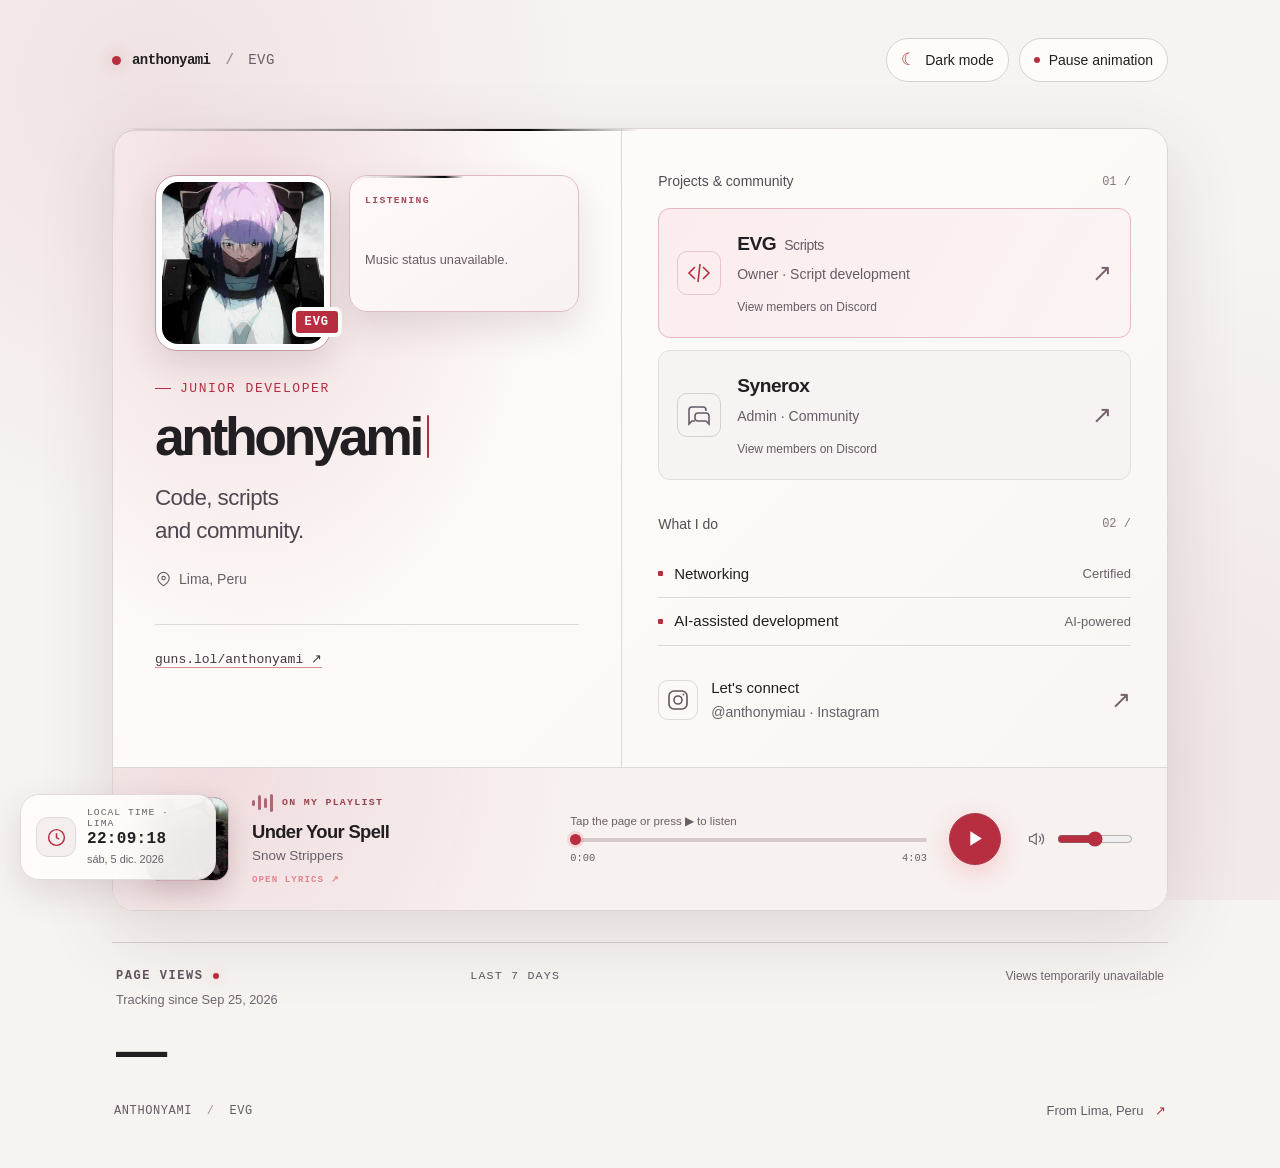
==== commit 81ac0807: "Polish lyrics modal and simplify header" ====
--- a/index.html
+++ b/index.html
@@ -115,10 +115,10 @@
     </main>
     <dialog class="lyrics-dialog" id="lyricsDialog" aria-labelledby="lyricsTitle">
       <div class="lyrics-surface">
-        <header class="lyrics-header"><span>ANTHONYAMI <span aria-hidden="true">/</span> LYRICS</span><button class="lyrics-close" id="closeLyrics" type="button" aria-label="Close lyrics">×</button></header>
+        <header class="lyrics-header"><span class="lyrics-heading"><span class="lyrics-heading-mark" aria-hidden="true"></span>LYRICS</span><button class="lyrics-close" id="closeLyrics" type="button" aria-label="Close lyrics">×</button></header>
         <div class="lyrics-layout">
           <div class="lyrics-cover"><img src="assets/under-your-spell-art.png" width="300" height="300" alt="Under Your Spell cover art"></div>
-          <div class="lyrics-details"><span class="lyrics-kicker">YOUR SOUNDTRACK <span aria-hidden="true">✦</span> SNOW STRIPPERS</span><h2 id="lyricsTitle">Under Your Spell</h2><p class="lyrics-artist">Snow Strippers</p><p class="lyrics-status" id="lyricsStatus">Tap play to listen</p><div class="lyrics-copy" id="lyricsCopy" role="region" aria-label="Lyrics" tabindex="0"><p class="lyrics-placeholder">Loading lyrics…</p></div></div>
+          <div class="lyrics-details"><span class="lyrics-kicker"><span class="lyrics-live-dot" aria-hidden="true"></span> NOW PLAYING</span><h2 id="lyricsTitle">Under Your Spell</h2><p class="lyrics-artist">Snow Strippers</p><p class="lyrics-status" id="lyricsStatus">Tap play to listen</p><div class="lyrics-copy" id="lyricsCopy" role="region" aria-label="Lyrics" tabindex="0"><p class="lyrics-placeholder">Loading lyrics…</p></div></div>
         </div>
         <div class="lyrics-controls"><button class="lyrics-play" id="lyricsPlayButton" type="button" aria-label="Play Under Your Spell" aria-pressed="false"><svg id="lyricsPlayIcon" viewBox="0 0 24 24" fill="currentColor" aria-hidden="true"><path d="M8 5v14l11-7Z"/></svg><svg id="lyricsPauseIcon" viewBox="0 0 24 24" fill="currentColor" aria-hidden="true" hidden><path d="M6 5h4v14H6zm8 0h4v14h-4z"/></svg></button><span class="lyrics-time" id="lyricsElapsed">0:00</span><input class="music-seek lyrics-seek" id="lyricsSeek" type="range" min="0" max="100" value="0" step="0.1" aria-label="Song progress in lyrics view" aria-valuetext="0:00 of --:--" disabled><span class="lyrics-time" id="lyricsDuration">--:--</span></div>
       </div>
--- a/experience.css
+++ b/experience.css
@@ -98,7 +98,7 @@
 .motion-paused .profile-card:before,.motion-paused .spotify-card:before{animation:none}
 
 /* The page's own soundtrack, with controls sized for a single track. */
-.music-player{display:grid;grid-template-columns:84px minmax(175px,1fr) minmax(180px,1.2fr) 52px 112px;align-items:center;gap:22px;min-height:138px;padding:24px 32px;background:radial-gradient(circle at 10% 0%,#61252b30,transparent 35%),#101013}
+.music-player{display:grid;grid-template-columns:84px minmax(175px,1fr) minmax(180px,1.2fr) 52px 112px;align-items:center;gap:22px;min-height:138px;padding:24px 32px;background:radial-gradient(circle at 10% 0%,#61252b30,transparent 35%),#101013;cursor:pointer}
 .player-art{position:relative;width:84px;height:84px;overflow:hidden;border:1px solid #ffffff30;border-radius:15px;background:#1e171c;box-shadow:0 10px 28px #0008}
 .player-art img{display:block;width:100%;height:100%;object-fit:cover;transform:scale(1.8)}
 .player-track{display:block;min-width:0;width:100%;padding:8px 10px;margin:-8px -10px;border:1px solid transparent;border-radius:12px;background:transparent;color:inherit;text-align:left;cursor:pointer;transition:background .2s,border-color .2s}
@@ -119,9 +119,9 @@
 .music-seek::-webkit-slider-thumb{-webkit-appearance:none;width:11px;height:11px;margin-top:-3.5px;border:0;border-radius:50%;background:var(--red);box-shadow:0 0 0 3px #ff4c5328}
 .music-seek::-moz-range-thumb{width:11px;height:11px;border:0;border-radius:50%;background:var(--red);box-shadow:0 0 0 3px #ff4c5328}
 .player-times{display:flex;justify-content:space-between;color:#8f8992;font:.65rem var(--mono);font-variant-numeric:tabular-nums}
-.music-player .play-button{width:52px;height:52px;box-shadow:0 7px 24px #ff4c533d}
+.music-player .play-button{width:52px;height:52px;box-shadow:0 7px 24px #ff4c533d;cursor:pointer}
 .music-player .play-button svg{width:25px;height:25px}
-.music-player .volume{display:flex;align-items:center;gap:9px;justify-self:end}
+.music-player .volume{display:flex;align-items:center;gap:9px;justify-self:end;cursor:default}
 .music-player .volume input{width:76px}
 html[data-theme="light"] .music-player{background:radial-gradient(circle at 10% 0%,#e6bcc260,transparent 36%),#f7f1f0}
 html[data-theme="light"] .player-art{border-color:#d5b7bd;box-shadow:0 10px 25px #6d394029}
@@ -133,35 +133,39 @@
 @media(max-width:700px){.music-player{padding:20px 24px}}
 @media(max-width:360px){.music-player{grid-template-columns:58px minmax(0,1fr) 46px;gap:11px;padding:18px 20px}.player-art{width:58px;height:58px}.music-player .play-button{width:46px;height:46px}.music-player .track-title{font-size:.98rem}}
 
-.player-art{display:block;padding:0}
+.player-art{display:block;padding:0;cursor:default}
 .player-art img{transform:none}
 
-.lyrics-dialog{--red:#ff4c53;position:fixed;inset:0;width:min(960px,calc(100vw - 32px));height:min(760px,calc(100dvh - 32px));max-width:none;max-height:none;margin:auto;padding:0;border:1px solid #ffffff32;border-radius:24px;background:#120e12;color:#f8f4f6;box-shadow:0 35px 100px #000c;overflow:hidden}
+.lyrics-dialog{--red:#ff4c53;position:fixed;inset:0;width:min(960px,calc(100vw - 32px));height:min(760px,calc(100dvh - 32px));max-width:none;max-height:none;margin:auto;padding:0;border:1px solid #ffffff2c;border-radius:24px;background:#120e12;color:#f8f4f6;box-shadow:0 35px 100px #000c,0 0 0 1px #0008;overflow:hidden}
 .lyrics-dialog::backdrop{background:#050507a8;backdrop-filter:blur(18px);-webkit-backdrop-filter:blur(18px)}
-.lyrics-surface{position:relative;isolation:isolate;display:flex;flex-direction:column;height:100%;padding:26px 34px 22px;overflow:hidden}
+.lyrics-surface{position:relative;isolation:isolate;display:flex;flex-direction:column;height:100%;padding:24px 30px 22px;overflow:hidden}
 .lyrics-surface:before{content:"";position:absolute;z-index:-2;inset:0;background:url('assets/under-your-spell-art.png') center/cover no-repeat;filter:blur(52px) brightness(.42);opacity:.8}
-.lyrics-surface:after{content:"";position:absolute;z-index:-1;inset:0;background:linear-gradient(110deg,#180f18e8,#151015cc 60%,#100d11f2)}
-.lyrics-header{display:flex;align-items:center;justify-content:space-between;gap:20px;margin-bottom:30px;color:#dbcbd0;font:700 .7rem var(--mono);letter-spacing:.15em}
-.lyrics-header>span>span{padding:0 7px;color:#ff737b}
+.lyrics-surface:after{content:"";position:absolute;z-index:-1;inset:0;background:linear-gradient(115deg,#1c121aeb,#151015d9 60%,#0e0b11f5)}
+.lyrics-header{display:flex;align-items:center;justify-content:space-between;gap:20px;margin-bottom:22px;padding-bottom:16px;border-bottom:1px solid #ffffff1c;color:#f3e9ed;font:700 .74rem var(--mono);letter-spacing:.18em}
+.lyrics-heading{display:inline-flex;align-items:center;gap:11px}
+.lyrics-heading-mark{display:block;width:8px;height:8px;border-radius:50%;background:#ff5964;box-shadow:0 0 0 4px #ff596421,0 0 18px #ff59648c}
 .lyrics-close{display:grid;place-items:center;flex:0 0 40px;width:40px;height:40px;padding:0;border:1px solid #ffffff37;border-radius:50%;background:#ffffff12;color:#fff;font-size:1.6rem;line-height:1;transition:background .2s,transform .2s}
 .lyrics-close:hover{background:#ffffff2b;transform:rotate(90deg)}
 .lyrics-layout{display:grid;grid-template-columns:minmax(0,.85fr) minmax(0,1.15fr);align-items:start;gap:46px;flex:1;min-height:0}
-.lyrics-cover{position:relative;width:min(100%,330px);aspect-ratio:1;align-self:center;justify-self:center;overflow:hidden;border:1px solid #ffffff30;border-radius:18px;background:#19141a;box-shadow:0 24px 65px #000b}
+.lyrics-cover{position:relative;width:min(100%,330px);aspect-ratio:1;align-self:center;justify-self:center;overflow:hidden;border:1px solid #ffffff46;border-radius:18px;background:#19141a;box-shadow:0 26px 70px #000b,0 0 55px #b33a4c28}
+.lyrics-cover:after{content:"";position:absolute;inset:0;border:5px solid #ffffff0b;border-radius:inherit;pointer-events:none}
 .lyrics-cover img{display:block;width:100%;height:100%;object-fit:cover}
 .lyrics-details{display:flex;flex-direction:column;min-height:0;height:100%;padding-top:8px}
-.lyrics-kicker{color:#ff9099;font:700 .67rem var(--mono);letter-spacing:.13em}
-.lyrics-kicker span{padding:0 6px}
-.lyrics-details h2{margin:13px 0 2px;font-size:clamp(2rem,4.5vw,3.6rem);line-height:1.05;letter-spacing:-.055em}
+.lyrics-kicker{display:inline-flex;align-items:center;gap:9px;color:#e9a3ad;font:700 .65rem var(--mono);letter-spacing:.16em}
+.lyrics-live-dot{width:6px;height:6px;border-radius:50%;background:#ff6974;box-shadow:0 0 12px #ff6974a6}
+.lyrics-details h2{margin:14px 0 4px;font-size:clamp(2rem,4.5vw,3.6rem);line-height:1.05;letter-spacing:-.055em}
 .lyrics-artist{margin:0;color:#d4c4ce;font-size:1rem}
 .lyrics-status{margin:10px 0 0;color:#bbaeb7;font:.73rem var(--mono)}
-.lyrics-copy{min-height:0;overflow:auto;margin-top:30px;padding:0 18px 20px 0;scrollbar-color:#ff778088 transparent;color:#f7eff3;font-size:clamp(1.1rem,2vw,1.5rem);font-weight:600;line-height:1.55;white-space:pre-line}
-.lyric-line{margin:0 0 .36em;color:#f7eff370;opacity:.82;transition:color .35s,opacity .35s,transform .35s,filter .35s;transform-origin:left center}
+.lyrics-copy{min-height:0;overflow:auto;margin-top:26px;padding:8px 18px 24px 2px;scrollbar-color:#ff778088 transparent;color:#f7eff3;font-size:clamp(1.1rem,1.9vw,1.48rem);font-weight:600;line-height:1.55;white-space:pre-line}
+.lyric-line{position:relative;margin:0 0 .42em;padding-left:16px;color:#e9dfe68a;transition:color .35s,transform .35s;transform-origin:left center}
+.lyric-line:before{content:"";position:absolute;left:1px;top:.22em;bottom:.22em;width:3px;border-radius:3px;background:#ff6572;box-shadow:0 0 15px #ff657282;opacity:0;transition:opacity .35s}
 .lyric-line.is-past{color:#f7eff39a}
-.lyric-line.is-active{color:#fff;opacity:1;transform:translateX(5px);text-shadow:0 0 24px #ff8b9a66}
+.lyric-line.is-active{color:#fff;transform:translateX(3px);text-shadow:0 0 24px #ff8b9a55}
+.lyric-line.is-active:before{opacity:1}
 .lyric-gap{height:1.3em}
 .lyrics-copy p{margin:0 0 1.25em}
 .lyrics-placeholder{color:#b8a7b1;font-weight:400}
-.lyrics-controls{display:flex;align-items:center;gap:17px;flex-shrink:0;padding-top:20px;border-top:1px solid #ffffff2b}
+.lyrics-controls{display:flex;align-items:center;gap:17px;flex-shrink:0;margin-top:16px;padding:13px 16px;border:1px solid #ffffff24;border-radius:17px;background:linear-gradient(130deg,#ffffff12,#ffffff06);box-shadow:0 15px 50px #0005;backdrop-filter:blur(10px)}
 .lyrics-play{display:grid;place-items:center;flex:0 0 48px;width:48px;height:48px;padding:0;border:0;border-radius:50%;background:#ff4c53;color:#180809;box-shadow:0 8px 25px #ff4c5347}
 .lyrics-play:hover{background:#ff7379}
 .lyrics-play svg{width:25px;height:25px}
@@ -169,6 +173,6 @@
 .lyrics-seek{flex:1;min-width:0}
 .lyrics-dialog .music-seek::-webkit-slider-runnable-track{background:linear-gradient(90deg,#ff4c53 0 var(--seek-progress,0%),#ffffff57 var(--seek-progress,0%) 100%)}
 .lyrics-dialog .music-seek::-moz-range-track{background:linear-gradient(90deg,#ff4c53 0 var(--seek-progress,0%),#ffffff57 var(--seek-progress,0%) 100%)}
-@media(max-width:700px){.lyrics-dialog{width:calc(100vw - 18px);height:calc(100dvh - 18px);border-radius:19px}.lyrics-surface{padding:18px 20px 16px}.lyrics-header{margin-bottom:16px}.lyrics-layout{grid-template-columns:1fr;grid-template-rows:auto minmax(0,1fr);gap:18px}.lyrics-cover{width:min(40vw,150px);border-radius:13px}.lyrics-details{padding-top:0}.lyrics-details h2{margin-top:7px;font-size:clamp(1.9rem,8vw,2.8rem)}.lyrics-copy{margin-top:20px;font-size:1.25rem}.lyrics-controls{gap:10px;padding-top:13px}.lyrics-play{flex-basis:42px;width:42px;height:42px}}
+@media(max-width:700px){.lyrics-dialog{width:calc(100vw - 18px);height:calc(100dvh - 18px);border-radius:19px}.lyrics-surface{padding:17px 18px 16px}.lyrics-header{margin-bottom:14px;padding-bottom:12px}.lyrics-layout{grid-template-columns:1fr;grid-template-rows:auto minmax(0,1fr);gap:14px}.lyrics-cover{width:min(39vw,145px);border-radius:13px}.lyrics-details{padding-top:0}.lyrics-details h2{margin-top:8px;font-size:clamp(1.9rem,8vw,2.8rem)}.lyrics-copy{margin-top:18px;padding-top:8px;font-size:1.22rem}.lyrics-controls{gap:9px;margin-top:10px;padding:10px 12px;border-radius:13px}.lyrics-play{flex-basis:42px;width:42px;height:42px}}
 @media(prefers-reduced-motion:reduce){.player-track,.lyrics-close,.lyric-line{transition:none}.lyrics-close:hover,.lyric-line.is-active{transform:none}}
 .motion-paused .player-track,.motion-paused .lyrics-close,.motion-paused .lyric-line{transition:none}
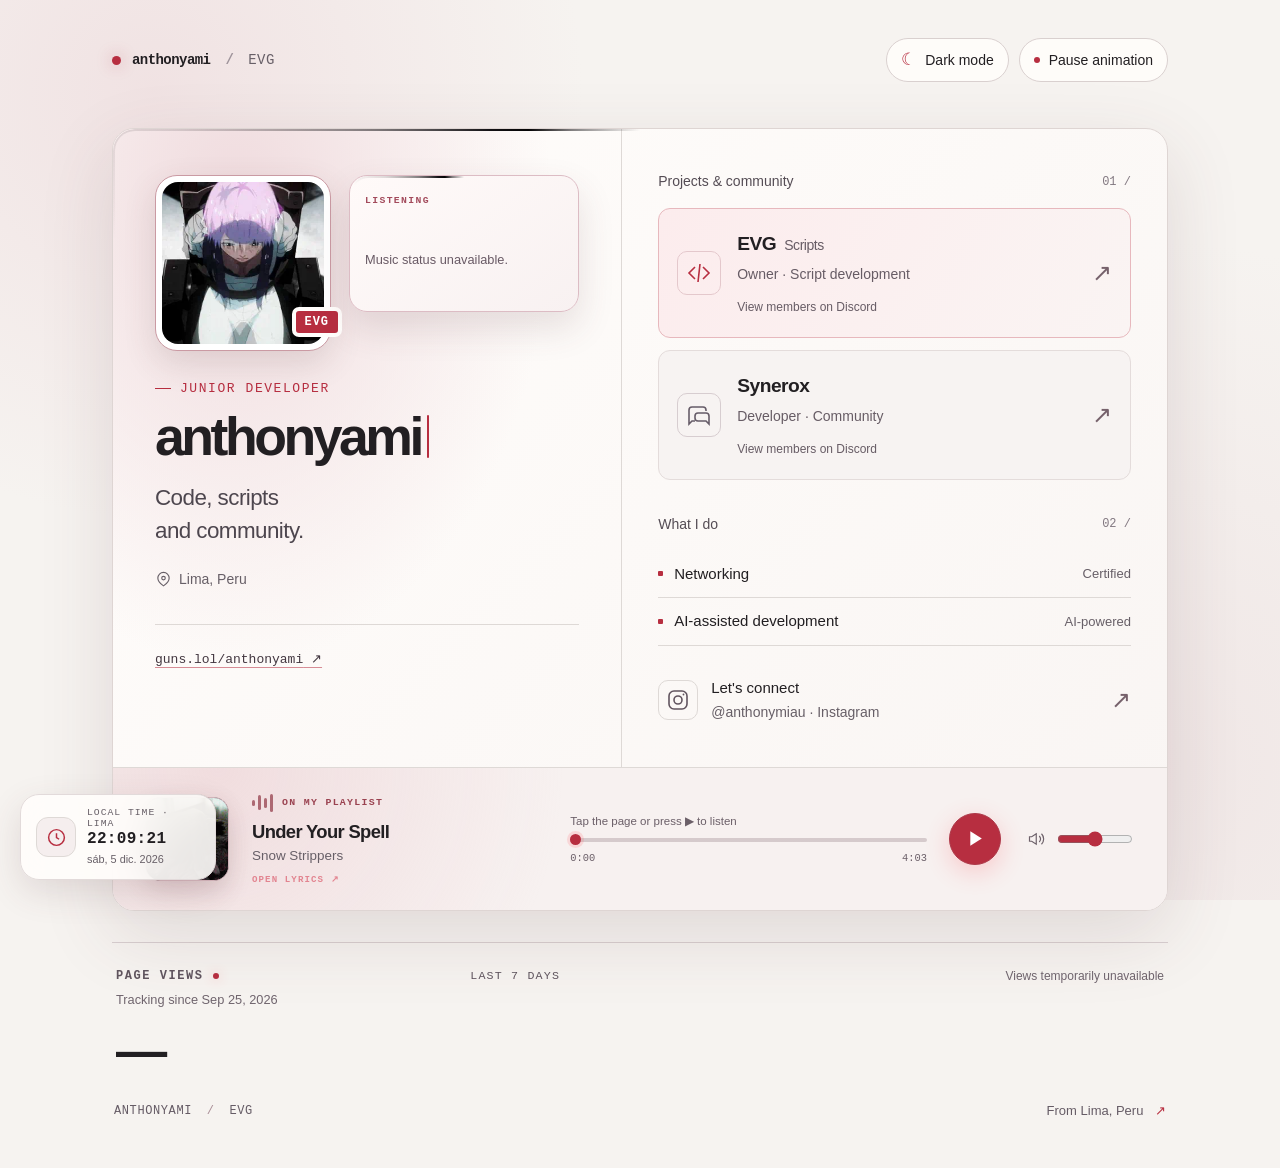
==== commit cd3c76ce: "Update Discord invites and Synerox developer role" ====
--- a/index.html
+++ b/index.html
@@ -4,7 +4,7 @@
   <meta charset="utf-8">
   <meta name="viewport" content="width=device-width, initial-scale=1">
   <meta name="theme-color" content="#0a0a0c">
-  <meta name="description" content="anthonyami · Junior developer, owner of EVG Scripts and admin at Synerox. Networking certified. Based in Lima, Peru.">
+  <meta name="description" content="anthonyami · Junior developer, owner of EVG Scripts and developer at Synerox. Networking certified. Based in Lima, Peru.">
   <title>anthonyami · EVG</title>
   <link rel="icon" href="assets/avatar-still.webp" type="image/webp">
   <script>
@@ -70,14 +70,14 @@
       <div class="details">
         <section aria-labelledby="projectsHeading">
           <div class="section-heading"><h2 id="projectsHeading">Projects & community</h2><span aria-hidden="true">01 /</span></div>
-          <a class="project project-primary" href="https://discord.gg/jtVdZfaXu" target="_blank" rel="noopener noreferrer" aria-label="EVG Scripts, open the Discord community (new tab)" aria-describedby="evgCounts">
+          <a class="project project-primary" href="https://discord.gg/EcHFD6QDCz" target="_blank" rel="noopener noreferrer" aria-label="EVG Scripts, open the Discord community (new tab)" aria-describedby="evgCounts">
             <span class="project-icon" aria-hidden="true"><svg viewBox="0 0 24 24" fill="none" stroke="currentColor" stroke-width="1.6"><path d="m8 6-6 6 6 6m8-12 6 6-6 6m-3-15-2 18"/></svg></span>
             <span class="project-copy"><span class="project-title">EVG<span>Scripts</span></span><span class="project-role">Owner · Script development</span><span class="community-counts" id="evgCounts" aria-live="polite">Members on Discord</span></span>
             <span class="out-arrow" aria-hidden="true">↗</span>
           </a>
-          <a class="project" href="https://discord.gg/qDRcSUjdG" target="_blank" rel="noopener noreferrer" aria-label="Synerox, open the Discord community (new tab)" aria-describedby="syneroxCounts">
+          <a class="project" href="https://discord.gg/2JDSKUypcQ" target="_blank" rel="noopener noreferrer" aria-label="Synerox, open the Discord community (new tab)" aria-describedby="syneroxCounts">
             <span class="project-icon" aria-hidden="true"><svg viewBox="0 0 24 24" fill="none" stroke="currentColor" stroke-width="1.6"><path d="M8 18H5l-3 3V7a3 3 0 0 1 3-3h11a3 3 0 0 1 3 3v1"/><path d="M11 10h8a3 3 0 0 1 3 3v8l-3-3h-8a3 3 0 0 1-3-3v-2a3 3 0 0 1 3-3Z"/></svg></span>
-            <span class="project-copy"><span class="project-title">Synerox</span><span class="project-role">Admin · Community</span><span class="community-counts" id="syneroxCounts" aria-live="polite">Members on Discord</span></span>
+            <span class="project-copy"><span class="project-title">Synerox</span><span class="project-role">Developer · Community</span><span class="community-counts" id="syneroxCounts" aria-live="polite">Members on Discord</span></span>
             <span class="out-arrow" aria-hidden="true">↗</span>
           </a>
         </section>
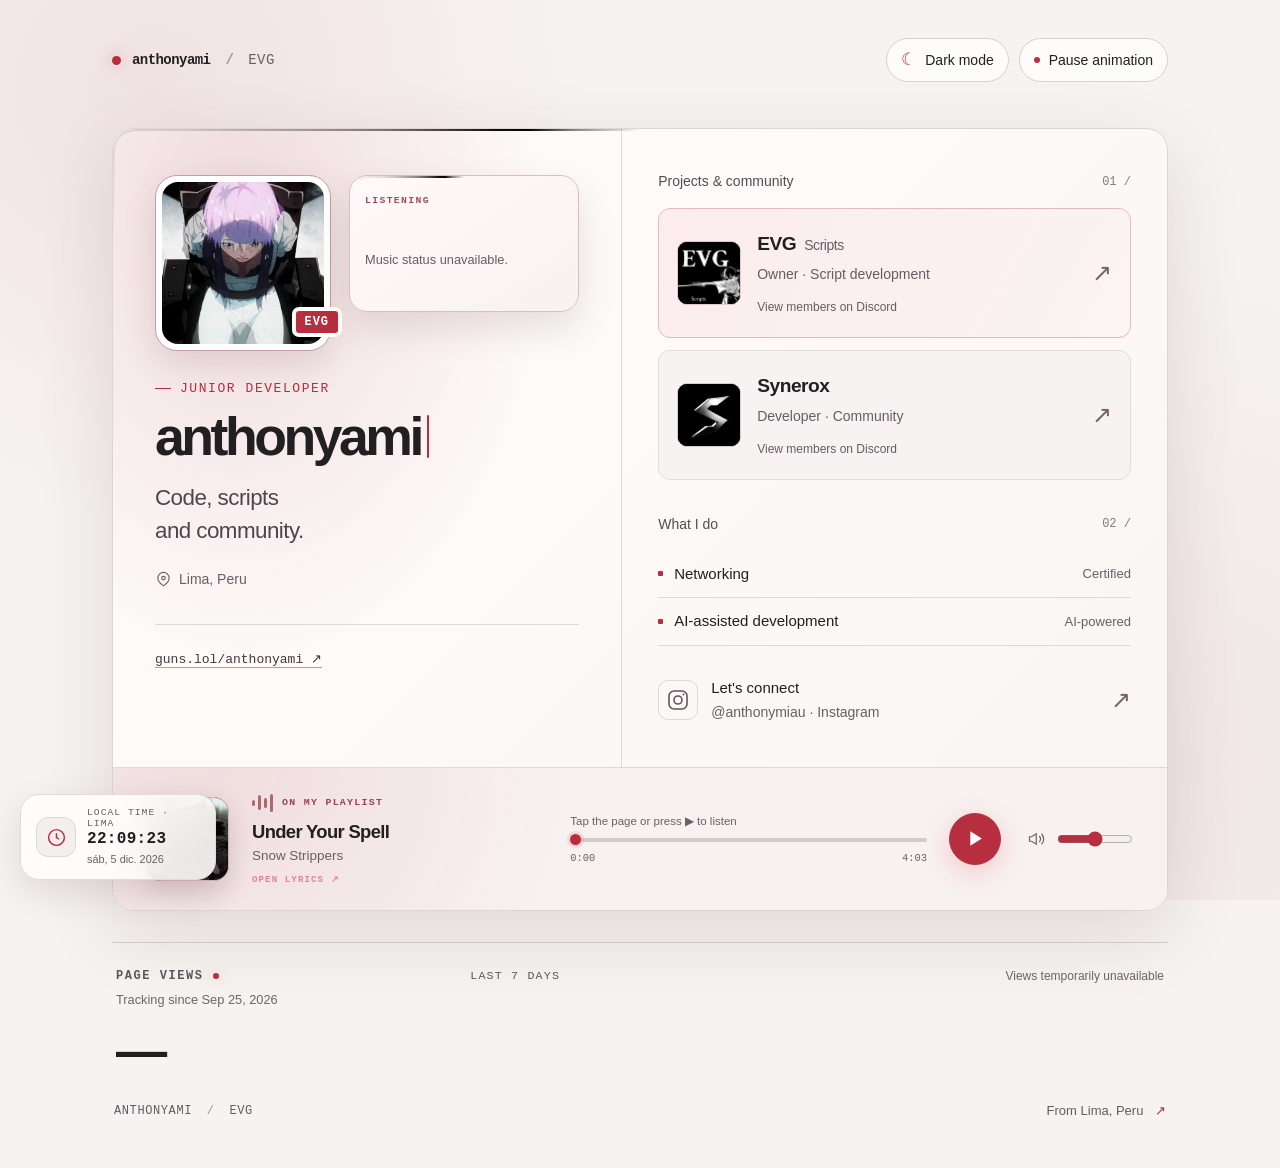
==== commit 62c7311d: "Show animated community logos in Discord cards" ====
--- a/index.html
+++ b/index.html
@@ -71,12 +71,12 @@
         <section aria-labelledby="projectsHeading">
           <div class="section-heading"><h2 id="projectsHeading">Projects & community</h2><span aria-hidden="true">01 /</span></div>
           <a class="project project-primary" href="https://discord.gg/EcHFD6QDCz" target="_blank" rel="noopener noreferrer" aria-label="EVG Scripts, open the Discord community (new tab)" aria-describedby="evgCounts">
-            <span class="project-icon" aria-hidden="true"><svg viewBox="0 0 24 24" fill="none" stroke="currentColor" stroke-width="1.6"><path d="m8 6-6 6 6 6m8-12 6 6-6 6m-3-15-2 18"/></svg></span>
+            <span class="project-icon" aria-hidden="true"><img src="assets/evg-logo.gif" alt="" width="64" height="64" decoding="async"></span>
             <span class="project-copy"><span class="project-title">EVG<span>Scripts</span></span><span class="project-role">Owner · Script development</span><span class="community-counts" id="evgCounts" aria-live="polite">Members on Discord</span></span>
             <span class="out-arrow" aria-hidden="true">↗</span>
           </a>
           <a class="project" href="https://discord.gg/2JDSKUypcQ" target="_blank" rel="noopener noreferrer" aria-label="Synerox, open the Discord community (new tab)" aria-describedby="syneroxCounts">
-            <span class="project-icon" aria-hidden="true"><svg viewBox="0 0 24 24" fill="none" stroke="currentColor" stroke-width="1.6"><path d="M8 18H5l-3 3V7a3 3 0 0 1 3-3h11a3 3 0 0 1 3 3v1"/><path d="M11 10h8a3 3 0 0 1 3 3v8l-3-3h-8a3 3 0 0 1-3-3v-2a3 3 0 0 1 3-3Z"/></svg></span>
+            <span class="project-icon" aria-hidden="true"><img src="assets/synerox-logo.webp" alt="" width="64" height="64" decoding="async"></span>
             <span class="project-copy"><span class="project-title">Synerox</span><span class="project-role">Developer · Community</span><span class="community-counts" id="syneroxCounts" aria-live="polite">Members on Discord</span></span>
             <span class="out-arrow" aria-hidden="true">↗</span>
           </a>
--- a/styles.css
+++ b/styles.css
@@ -13,5 +13,10 @@
 .website-slot{font:.8125rem/1.8 var(--mono);color:#aaa5ad;margin:34px 0 0;padding-top:23px;border-top:1px solid var(--border)}.website-link{display:inline-block;overflow-wrap:anywhere;color:#d8d2da;text-decoration:underline;text-decoration-color:#ff4c5366;text-underline-offset:4px;transition:color .2s,text-decoration-color .2s}.website-link:hover{color:var(--text);text-decoration-color:var(--red)}
 .typewriter{display:inline-grid;vertical-align:top;white-space:nowrap}.typewriter-reserve,.typewriter-output{grid-area:1/1}.typewriter-reserve{visibility:hidden;pointer-events:none;user-select:none}.typewriter-output{position:relative;justify-self:start}.typewriter-cursor{display:none;position:absolute;right:-.15em;top:.13em;width:.045em;height:.8em;background:var(--red);border-radius:1px}.typewriter-active .typewriter-cursor{display:block;animation:typewriter-blink 1s steps(2,end) infinite}@keyframes typewriter-blink{0%,100%{opacity:1}50%{opacity:0}}@media(prefers-reduced-motion:reduce){.typewriter-cursor{display:none!important}}.motion-paused .typewriter-cursor{display:none}
 .community-counts{display:flex;align-items:center;gap:6px 12px;flex-wrap:wrap;margin-top:8px;font-size:.8125rem;line-height:1.5;color:#bab5c0}.community-counts>span{display:inline-flex;align-items:center;gap:6px}.community-counts .online-dot{width:6px;height:6px;border-radius:50%;background:#57d997;flex-shrink:0}.community-counts .member-dot{width:6px;height:6px;border-radius:50%;background:#9e98a5;flex-shrink:0}.community-counts[data-state="unavailable"]{color:#aaa3ad;font-size:.75rem}.project-copy{flex:1}.project-title{overflow-wrap:anywhere}.project-role{overflow-wrap:anywhere}
+
+.project-icon{width:64px;height:64px;overflow:hidden;background:#000}
+.project-icon img{display:block;width:100%;height:100%;object-fit:cover}
+@media(max-width:940px){.project-icon{width:56px;height:56px}}
+@media(max-width:360px){.project-icon{width:46px;height:46px}}
 .views-panel{display:grid;grid-template-columns:minmax(170px,.9fr) minmax(0,2fr);gap:42px;margin-top:31px;padding:26px 4px 3px;border-top:1px solid #343036}.views-summary{display:flex;flex-direction:column;justify-content:space-between;gap:16px}.views-summary h2{display:flex;align-items:center;gap:9px;color:#c1bac4;font:600 .75rem var(--mono);letter-spacing:.13em;margin:0 0 7px}.views-live-dot{width:6px;height:6px;border-radius:50%;background:var(--red);box-shadow:0 0 12px #ff4c5355}.views-since{color:#96919d;font-size:.8rem;margin:0}.views-total{color:var(--text);font-size:clamp(2rem,4vw,3.25rem);font-weight:700;line-height:1;letter-spacing:-.055em;margin:0;font-variant-numeric:tabular-nums}.views-history{min-width:0}.views-history-heading{display:flex;align-items:center;justify-content:space-between;gap:12px;color:#a7a1ab;font:.73rem var(--mono);letter-spacing:.1em}.views-history-heading #viewsStatus{font:400 .75rem var(--sans);letter-spacing:0;text-align:right;color:#97909b}.views-chart{display:grid;grid-template-columns:repeat(7,minmax(0,1fr));align-items:end;gap:12px;list-style:none;padding:0;margin:15px 0 0;min-height:126px}.views-chart li{display:flex;flex-direction:column;align-items:center;min-width:0;color:#aaa3ad;font:.7rem var(--mono);font-variant-numeric:tabular-nums}.views-bar-value{height:20px;color:#cbc5cf}.views-bar-track{display:flex;align-items:flex-end;width:100%;height:84px;background:#ffffff09;border-radius:4px 4px 2px 2px;overflow:hidden}.views-bar{display:block;width:100%;background:linear-gradient(180deg,#ff6065,#a72834);border-radius:4px 4px 2px 2px}.views-chart li:last-child .views-bar{background:linear-gradient(180deg,#ff8689,#da3946)}.views-bar-label{padding-top:8px;color:#96909b;text-transform:uppercase}.views-unavailable{color:var(--muted);font-size:.875rem}.views-chart:empty{min-height:0}
 @media(max-width:700px){.views-panel{grid-template-columns:1fr;gap:25px;margin-top:22px;padding:21px 2px 0}.views-summary{flex-direction:row;align-items:end;gap:12px}.views-total{font-size:2.6rem}.views-chart{gap:7px}.views-bar-track{height:76px}.website-slot{margin-top:24px;padding-top:18px}}
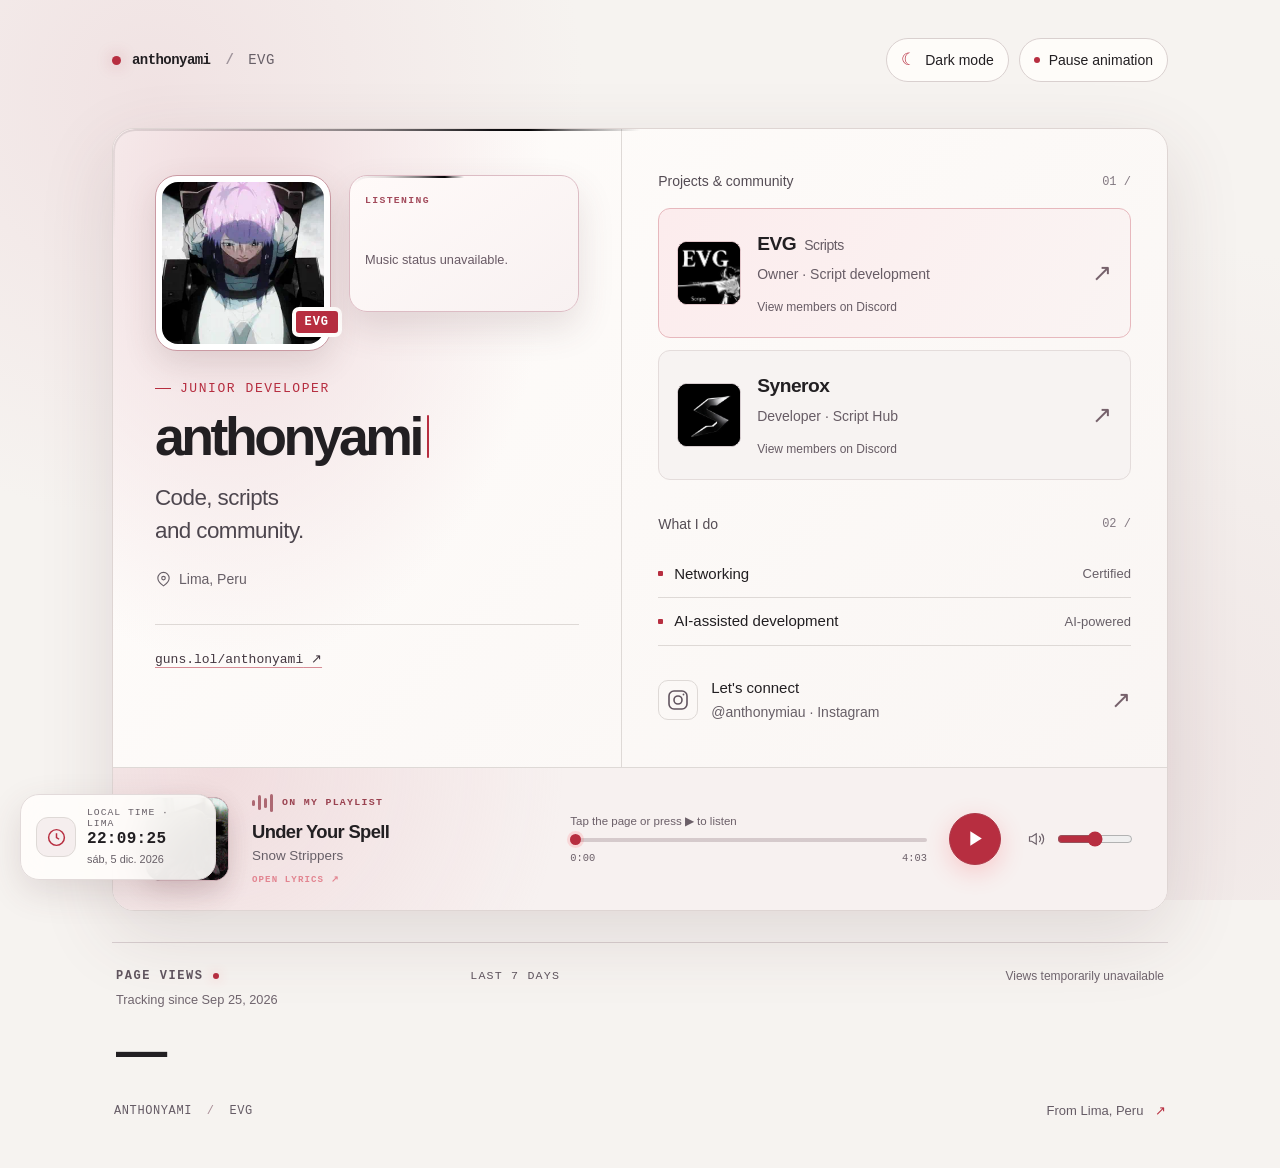
==== commit f66325a3: "Describe Synerox as a script hub" ====
--- a/index.html
+++ b/index.html
@@ -75,9 +75,9 @@
             <span class="project-copy"><span class="project-title">EVG<span>Scripts</span></span><span class="project-role">Owner · Script development</span><span class="community-counts" id="evgCounts" aria-live="polite">Members on Discord</span></span>
             <span class="out-arrow" aria-hidden="true">↗</span>
           </a>
-          <a class="project" href="https://discord.gg/2JDSKUypcQ" target="_blank" rel="noopener noreferrer" aria-label="Synerox, open the Discord community (new tab)" aria-describedby="syneroxCounts">
+          <a class="project" href="https://discord.gg/2JDSKUypcQ" target="_blank" rel="noopener noreferrer" aria-label="Synerox Script Hub, open Discord (new tab)" aria-describedby="syneroxCounts">
             <span class="project-icon" aria-hidden="true"><img src="assets/synerox-logo.webp" alt="" width="64" height="64" decoding="async"></span>
-            <span class="project-copy"><span class="project-title">Synerox</span><span class="project-role">Developer · Community</span><span class="community-counts" id="syneroxCounts" aria-live="polite">Members on Discord</span></span>
+            <span class="project-copy"><span class="project-title">Synerox</span><span class="project-role">Developer · Script Hub</span><span class="community-counts" id="syneroxCounts" aria-live="polite">Members on Discord</span></span>
             <span class="out-arrow" aria-hidden="true">↗</span>
           </a>
         </section>
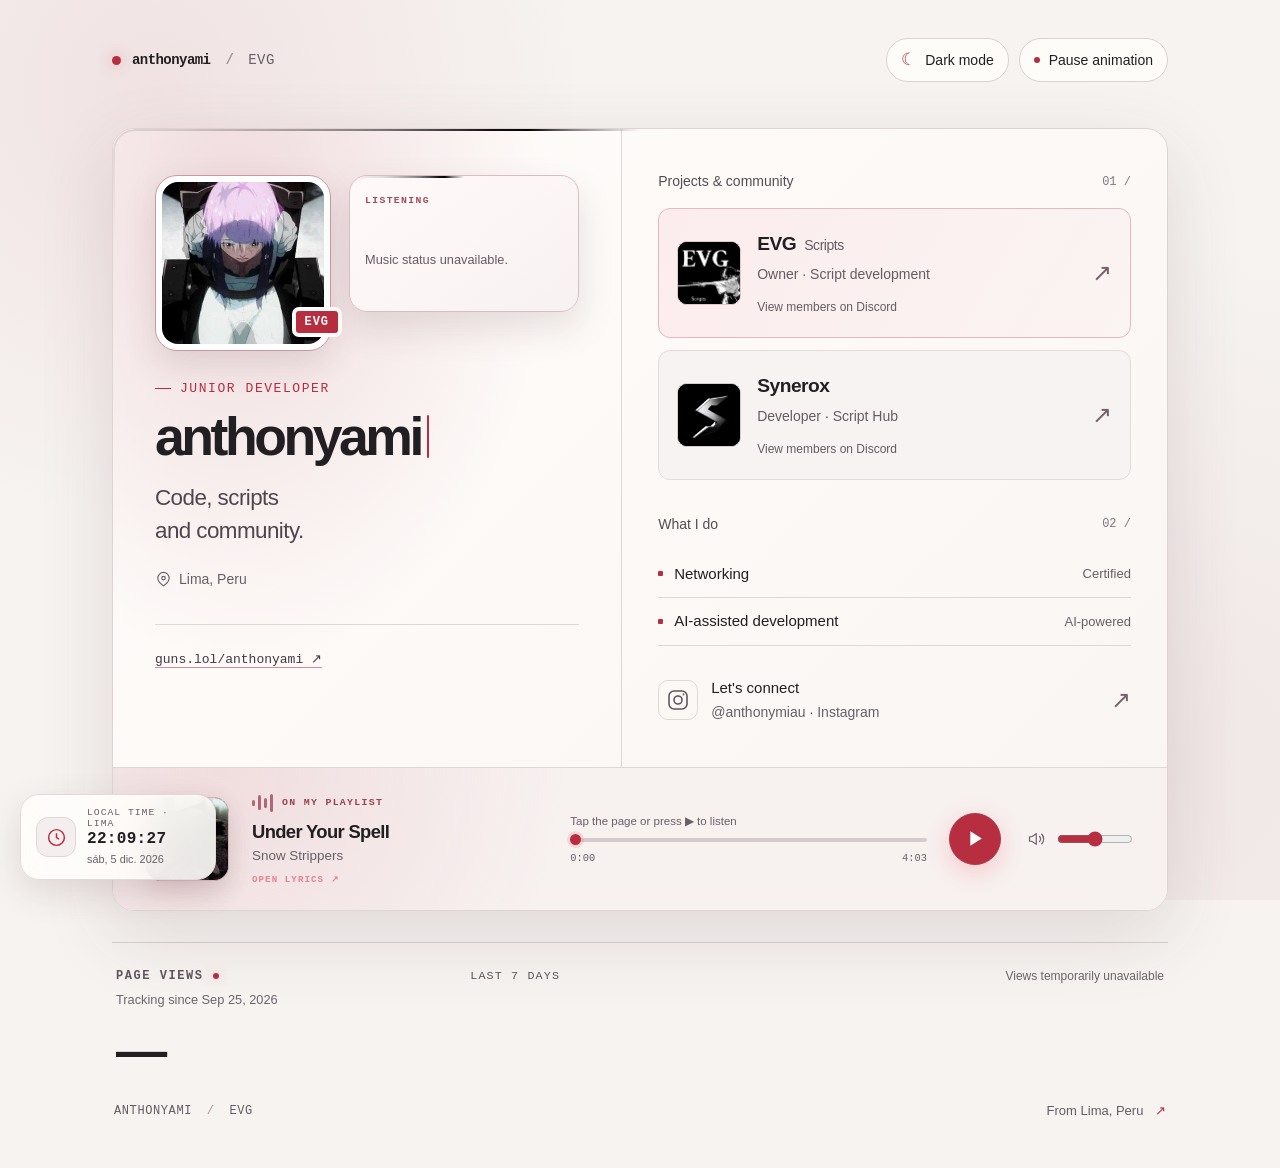
==== commit 4d52f4e3: "Minimize lyrics and update Synerox invite" ====
--- a/index.html
+++ b/index.html
@@ -75,7 +75,7 @@
             <span class="project-copy"><span class="project-title">EVG<span>Scripts</span></span><span class="project-role">Owner · Script development</span><span class="community-counts" id="evgCounts" aria-live="polite">Members on Discord</span></span>
             <span class="out-arrow" aria-hidden="true">↗</span>
           </a>
-          <a class="project" href="https://discord.gg/2JDSKUypcQ" target="_blank" rel="noopener noreferrer" aria-label="Synerox Script Hub, open Discord (new tab)" aria-describedby="syneroxCounts">
+          <a class="project" href="https://discord.gg/bB8GgTz5gU" target="_blank" rel="noopener noreferrer" aria-label="Synerox Script Hub, open Discord (new tab)" aria-describedby="syneroxCounts">
             <span class="project-icon" aria-hidden="true"><img src="assets/synerox-logo.webp" alt="" width="64" height="64" decoding="async"></span>
             <span class="project-copy"><span class="project-title">Synerox</span><span class="project-role">Developer · Script Hub</span><span class="community-counts" id="syneroxCounts" aria-live="polite">Members on Discord</span></span>
             <span class="out-arrow" aria-hidden="true">↗</span>
@@ -115,7 +115,7 @@
     </main>
     <dialog class="lyrics-dialog" id="lyricsDialog" aria-labelledby="lyricsTitle">
       <div class="lyrics-surface">
-        <header class="lyrics-header"><span class="lyrics-heading"><span class="lyrics-heading-mark" aria-hidden="true"></span>LYRICS</span><button class="lyrics-close" id="closeLyrics" type="button" aria-label="Close lyrics">×</button></header>
+        <header class="lyrics-header"><span class="lyrics-heading"><span class="lyrics-heading-mark" aria-hidden="true"></span>LYRICS</span><button class="lyrics-close" id="closeLyrics" type="button" aria-label="Minimize lyrics" title="Minimize lyrics"><span class="lyrics-minimize-mark" aria-hidden="true"></span></button></header>
         <div class="lyrics-layout">
           <div class="lyrics-cover"><img src="assets/under-your-spell-art.png" width="300" height="300" alt="Under Your Spell cover art"></div>
           <div class="lyrics-details"><span class="lyrics-kicker"><span class="lyrics-live-dot" aria-hidden="true"></span> NOW PLAYING</span><h2 id="lyricsTitle">Under Your Spell</h2><p class="lyrics-artist">Snow Strippers</p><p class="lyrics-status" id="lyricsStatus">Tap play to listen</p><div class="lyrics-copy" id="lyricsCopy" role="region" aria-label="Lyrics" tabindex="0"><p class="lyrics-placeholder">Loading lyrics…</p></div></div>
--- a/experience.css
+++ b/experience.css
@@ -144,8 +144,9 @@
 .lyrics-header{display:flex;align-items:center;justify-content:space-between;gap:20px;margin-bottom:22px;padding-bottom:16px;border-bottom:1px solid #ffffff1c;color:#f3e9ed;font:700 .74rem var(--mono);letter-spacing:.18em}
 .lyrics-heading{display:inline-flex;align-items:center;gap:11px}
 .lyrics-heading-mark{display:block;width:8px;height:8px;border-radius:50%;background:#ff5964;box-shadow:0 0 0 4px #ff596421,0 0 18px #ff59648c}
-.lyrics-close{display:grid;place-items:center;flex:0 0 40px;width:40px;height:40px;padding:0;border:1px solid #ffffff37;border-radius:50%;background:#ffffff12;color:#fff;font-size:1.6rem;line-height:1;transition:background .2s,transform .2s}
-.lyrics-close:hover{background:#ffffff2b;transform:rotate(90deg)}
+.lyrics-close{display:grid;place-items:center;flex:0 0 40px;width:40px;height:40px;padding:0;border:1px solid #ffffff37;border-radius:50%;background:#ffffff12;color:#fff;cursor:pointer;transition:background .2s,transform .2s}
+.lyrics-minimize-mark{display:block;width:16px;height:2px;border-radius:2px;background:currentColor}
+.lyrics-close:hover{background:#ffffff2b;transform:translateY(1px)}
 .lyrics-layout{display:grid;grid-template-columns:minmax(0,.85fr) minmax(0,1.15fr);align-items:start;gap:46px;flex:1;min-height:0}
 .lyrics-cover{position:relative;width:min(100%,330px);aspect-ratio:1;align-self:center;justify-self:center;overflow:hidden;border:1px solid #ffffff46;border-radius:18px;background:#19141a;box-shadow:0 26px 70px #000b,0 0 55px #b33a4c28}
 .lyrics-cover:after{content:"";position:absolute;inset:0;border:5px solid #ffffff0b;border-radius:inherit;pointer-events:none}
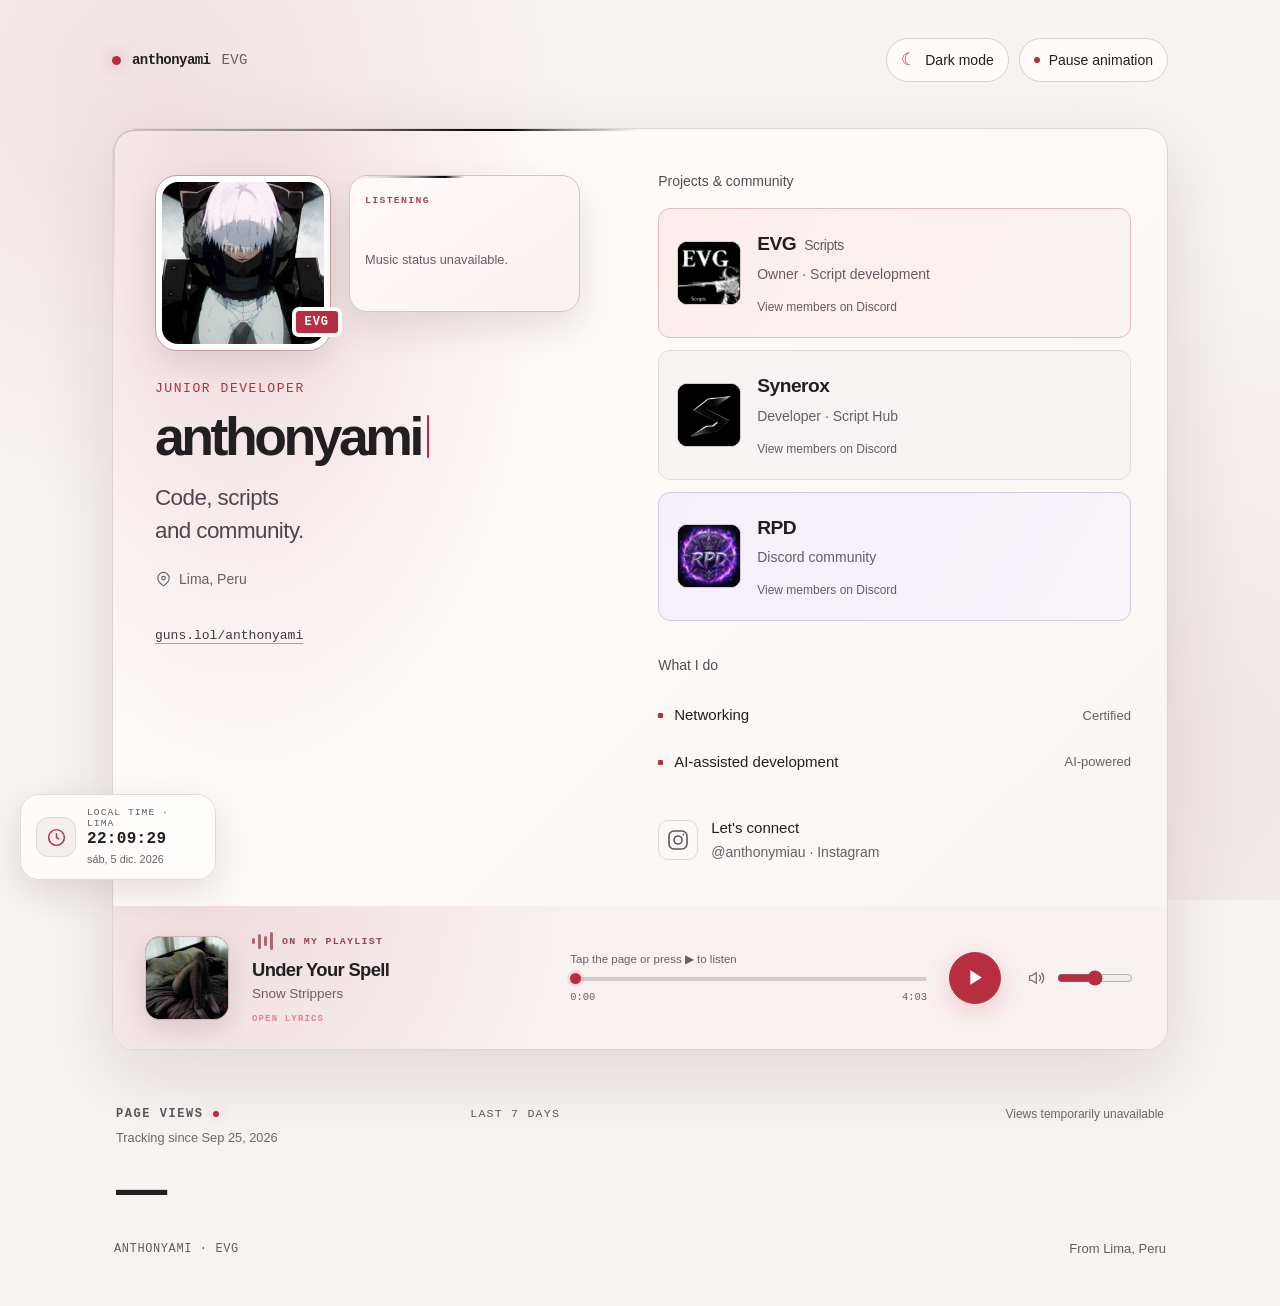
==== commit d8cd91d2: "Add RPD community and simplify portfolio accents" ====
--- a/index.html
+++ b/index.html
@@ -30,7 +30,7 @@
   </div>
   <div class="page">
     <header class="topbar">
-      <a class="wordmark" href="#profile" aria-label="anthonyami, home"><span class="brand-dot"></span>anthonyami<span class="wordmark-slash">/</span><span class="wordmark-evg">EVG</span></a>
+      <a class="wordmark" href="#profile" aria-label="anthonyami, home"><span class="brand-dot"></span>anthonyami<span class="wordmark-evg">EVG</span></a>
       <div class="topbar-actions">
         <button class="theme-toggle" id="themeToggle" type="button" aria-label="Switch to light mode" aria-pressed="false"><span class="theme-icon" aria-hidden="true">☀</span><span id="themeLabel">Light mode</span></button>
         <button class="motion-toggle" id="motionToggle" type="button" aria-label="Pause animations" aria-pressed="false" hidden><span class="motion-indicator" aria-hidden="true"></span><span id="motionLabel">Pause animation</span></button>
@@ -60,30 +60,32 @@
             </div>
           </section>
         </div>
-        <p class="eyebrow"><span></span>JUNIOR DEVELOPER</p>
+        <p class="eyebrow">JUNIOR DEVELOPER</p>
         <h1 id="profileName"><span class="sr-only">anthonyami</span><span class="typewriter" id="nameTypewriter" aria-hidden="true"><span class="typewriter-reserve">anthonyami</span><span class="typewriter-output"><span id="typedName">anthonyami</span><span class="typewriter-cursor"></span></span></span></h1>
         <p class="intro">Code, scripts<br> and community.</p>
         <p class="location"><svg viewBox="0 0 24 24" fill="none" stroke="currentColor" stroke-width="1.6" aria-hidden="true"><path d="M20 10c0 6-8 11-8 11S4 16 4 10a8 8 0 1 1 16 0Z"/><circle cx="12" cy="10" r="2.5"/></svg>Lima, Peru</p>
-        <div class="website-slot"><a class="website-link" href="https://guns.lol/anthonyami" target="_blank" rel="noopener noreferrer" aria-label="Visit guns.lol/anthonyami (opens in a new tab)">guns.lol/anthonyami<span aria-hidden="true"> ↗</span></a></div>
+        <div class="website-slot"><a class="website-link" href="https://guns.lol/anthonyami" target="_blank" rel="noopener noreferrer" aria-label="Visit guns.lol/anthonyami (opens in a new tab)">guns.lol/anthonyami</a></div>
       </section>
 
       <div class="details">
         <section aria-labelledby="projectsHeading">
-          <div class="section-heading"><h2 id="projectsHeading">Projects & community</h2><span aria-hidden="true">01 /</span></div>
+          <div class="section-heading"><h2 id="projectsHeading">Projects & community</h2></div>
           <a class="project project-primary" href="https://discord.gg/EcHFD6QDCz" target="_blank" rel="noopener noreferrer" aria-label="EVG Scripts, open the Discord community (new tab)" aria-describedby="evgCounts">
             <span class="project-icon" aria-hidden="true"><img src="assets/evg-logo.gif" alt="" width="64" height="64" decoding="async"></span>
             <span class="project-copy"><span class="project-title">EVG<span>Scripts</span></span><span class="project-role">Owner · Script development</span><span class="community-counts" id="evgCounts" aria-live="polite">Members on Discord</span></span>
-            <span class="out-arrow" aria-hidden="true">↗</span>
           </a>
           <a class="project" href="https://discord.gg/bB8GgTz5gU" target="_blank" rel="noopener noreferrer" aria-label="Synerox Script Hub, open Discord (new tab)" aria-describedby="syneroxCounts">
             <span class="project-icon" aria-hidden="true"><img src="assets/synerox-logo.webp" alt="" width="64" height="64" decoding="async"></span>
             <span class="project-copy"><span class="project-title">Synerox</span><span class="project-role">Developer · Script Hub</span><span class="community-counts" id="syneroxCounts" aria-live="polite">Members on Discord</span></span>
-            <span class="out-arrow" aria-hidden="true">↗</span>
+          </a>
+          <a class="project project-rpd" href="https://discord.gg/825AdXYerW" target="_blank" rel="noopener noreferrer" aria-label="RPD, open the Discord community (new tab)" aria-describedby="rpdCounts">
+            <span class="project-icon" aria-hidden="true"><img src="assets/rpd-logo.png" alt="" width="64" height="64" decoding="async"></span>
+            <span class="project-copy"><span class="project-title">RPD</span><span class="project-role">Discord community</span><span class="community-counts" id="rpdCounts" aria-live="polite">Members on Discord</span></span>
           </a>
         </section>
 
         <section class="skills-section" aria-labelledby="skillsHeading">
-          <div class="section-heading"><h2 id="skillsHeading">What I do</h2><span aria-hidden="true">02 /</span></div>
+          <div class="section-heading"><h2 id="skillsHeading">What I do</h2></div>
           <ul class="skills">
             <li><span class="skill-dot" aria-hidden="true"></span><span>Networking</span><span class="skill-note">Certified</span></li>
             <li><span class="skill-dot" aria-hidden="true"></span><span>AI-assisted development</span><span class="skill-note">AI-powered</span></li>
@@ -92,7 +94,7 @@
 
         <a class="social-link" href="https://www.instagram.com/anthonymiau/" target="_blank" rel="noopener noreferrer" aria-label="anthonymiau on Instagram (new tab)">
           <span class="social-icon" aria-hidden="true"><svg viewBox="0 0 24 24" fill="none" stroke="currentColor" stroke-width="1.6"><rect x="3" y="3" width="18" height="18" rx="5"/><circle cx="12" cy="12" r="4"/><circle cx="17.5" cy="6.5" r=".9" fill="currentColor" stroke="none"/></svg></span>
-          <span><span class="social-title">Let's connect</span><span class="social-handle">@anthonymiau · Instagram</span></span><span class="out-arrow" aria-hidden="true">↗</span>
+          <span><span class="social-title">Let's connect</span><span class="social-handle">@anthonymiau · Instagram</span></span>
         </a>
       </div>
 
@@ -101,7 +103,7 @@
         <button class="player-track" id="openLyrics" type="button" aria-haspopup="dialog" aria-controls="lyricsDialog" aria-label="Open synchronized lyrics for Under Your Spell">
           <span class="music-caption"><span class="music-wave" id="musicWave" aria-hidden="true"><i></i><i></i><i></i><i></i></span><span>ON MY PLAYLIST</span></span>
           <span class="track-info"><span class="track-title">Under Your Spell</span><span class="track-artist">Snow Strippers</span></span>
-          <span class="track-open-hint" aria-hidden="true">OPEN LYRICS ↗</span>
+          <span class="track-open-hint" aria-hidden="true">OPEN LYRICS</span>
         </button>
         <div class="player-progress"><span class="play-status" id="playStatus" role="status" aria-live="polite">Preparing music…</span><input class="music-seek" id="musicSeek" type="range" min="0" max="100" value="0" step="0.1" aria-label="Song progress" aria-valuetext="0:00 of --:--" disabled><div class="player-times"><span id="musicElapsed">0:00</span><span id="musicDuration">--:--</span></div></div>
         <button class="play-button" id="playButton" type="button" aria-label="Play Under Your Spell" aria-pressed="false" disabled>
@@ -137,7 +139,7 @@
       </div>
       <noscript><p class="views-unavailable">Enable JavaScript to see the view counter.</p></noscript>
     </section>
-    <footer class="footer"><span>ANTHONYAMI <span class="footer-separator">/</span> EVG</span><span>From Lima, Peru <span aria-hidden="true">↗</span></span></footer>
+    <footer class="footer"><span>ANTHONYAMI · EVG</span><span>From Lima, Peru</span></footer>
   </div>
 </body>
 </html>
--- a/experience.css
+++ b/experience.css
@@ -177,3 +177,19 @@
 @media(max-width:700px){.lyrics-dialog{width:calc(100vw - 18px);height:calc(100dvh - 18px);border-radius:19px}.lyrics-surface{padding:17px 18px 16px}.lyrics-header{margin-bottom:14px;padding-bottom:12px}.lyrics-layout{grid-template-columns:1fr;grid-template-rows:auto minmax(0,1fr);gap:14px}.lyrics-cover{width:min(39vw,145px);border-radius:13px}.lyrics-details{padding-top:0}.lyrics-details h2{margin-top:8px;font-size:clamp(1.9rem,8vw,2.8rem)}.lyrics-copy{margin-top:18px;padding-top:8px;font-size:1.22rem}.lyrics-controls{gap:9px;margin-top:10px;padding:10px 12px;border-radius:13px}.lyrics-play{flex-basis:42px;width:42px;height:42px}}
 @media(prefers-reduced-motion:reduce){.player-track,.lyrics-close,.lyric-line{transition:none}.lyrics-close:hover,.lyric-line.is-active{transform:none}}
 .motion-paused .player-track,.motion-paused .lyrics-close,.motion-paused .lyric-line{transition:none}
+
+/* Keep the community cards expressive without template-style guide marks. */
+.eyebrow{gap:0}
+.identity{border-right:0}
+.website-slot{border-top:0;padding-top:0}
+.skills li{border-bottom:0}
+.skills li+li{border-top:0}
+.music-player{border-top:0}
+.views-panel{border-top:0}
+.lyrics-header{border-bottom:0}
+.project-rpd{background:linear-gradient(120deg,#241a32,#19161f);border-color:#564069}
+.project-rpd:hover{background:#291d37;border-color:#9d73c4}
+.project-rpd .project-icon{border-color:#7f5899}
+html[data-theme="light"] .project-rpd{background:linear-gradient(120deg,#f5eff9,#f9f5fa);border-color:#d5c5df}
+html[data-theme="light"] .project-rpd:hover{background:#f2e7fa;border-color:#ad87c7}
+@media(max-width:700px){.identity{border-bottom:0}}
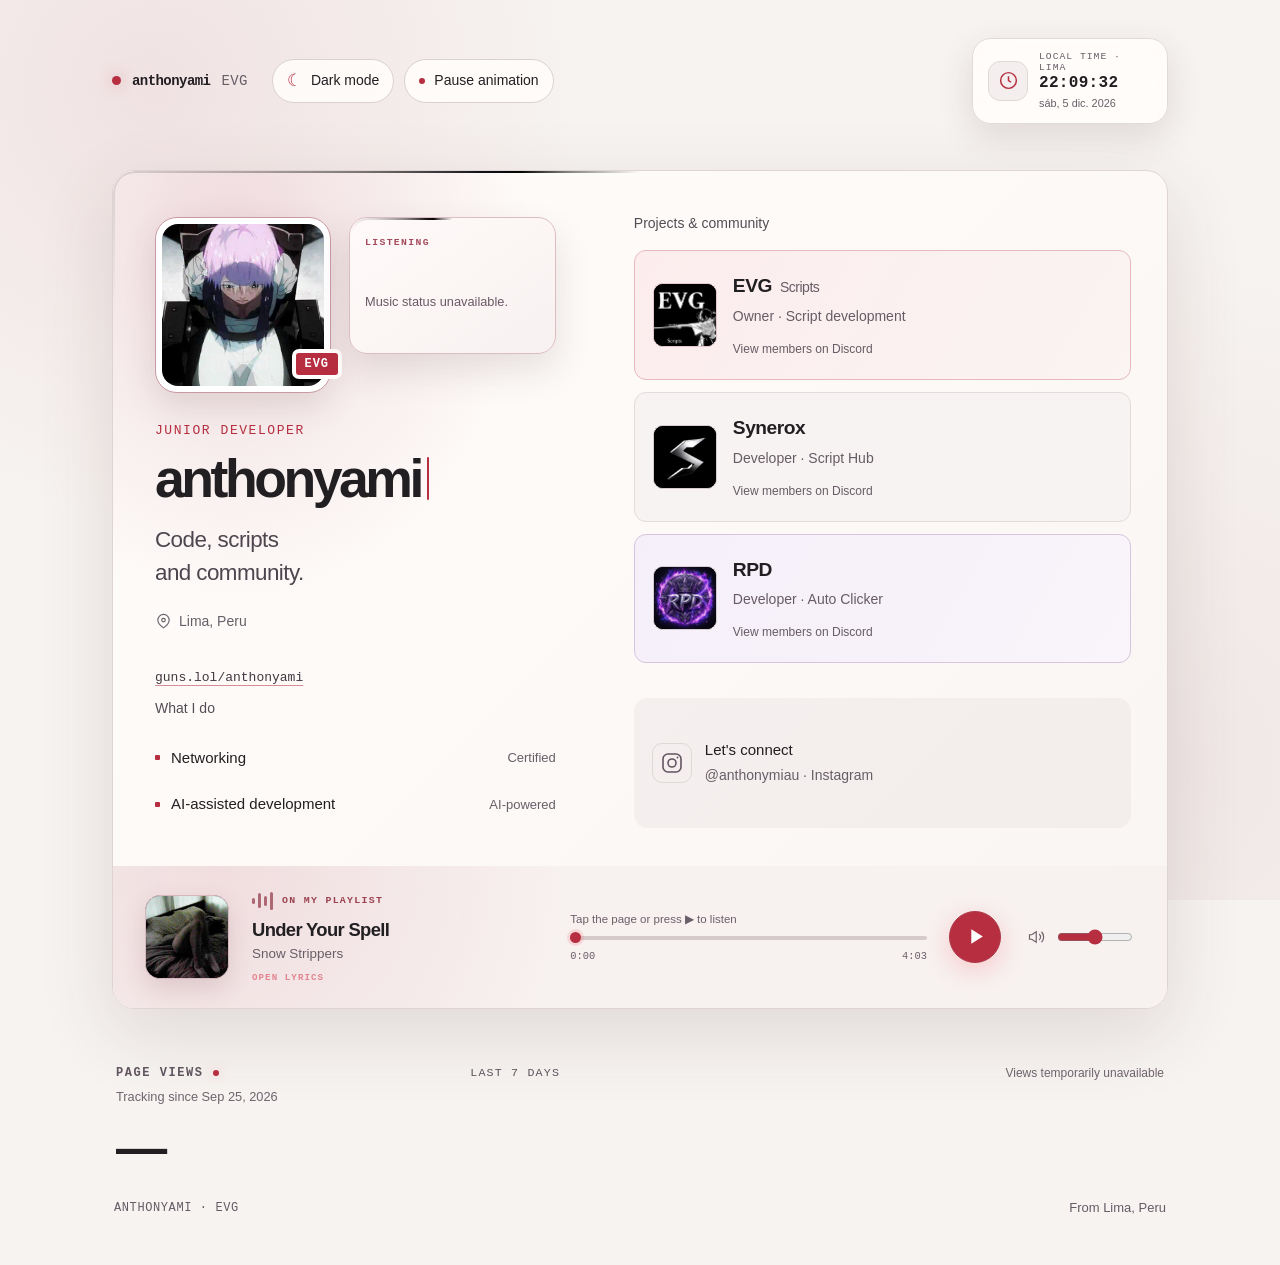
==== commit 5fd9d8ed: "Update RPD project role" ====
--- a/index.html
+++ b/index.html
@@ -80,7 +80,7 @@
           </a>
           <a class="project project-rpd" href="https://discord.gg/825AdXYerW" target="_blank" rel="noopener noreferrer" aria-label="RPD, open the Discord community (new tab)" aria-describedby="rpdCounts">
             <span class="project-icon" aria-hidden="true"><img src="assets/rpd-logo.png" alt="" width="64" height="64" decoding="async"></span>
-            <span class="project-copy"><span class="project-title">RPD</span><span class="project-role">Discord community</span><span class="community-counts" id="rpdCounts" aria-live="polite">Members on Discord</span></span>
+            <span class="project-copy"><span class="project-title">RPD</span><span class="project-role">Developer · Auto Clicker</span><span class="community-counts" id="rpdCounts" aria-live="polite">Members on Discord</span></span>
           </a>
         </section>
 
--- a/experience.css
+++ b/experience.css
@@ -193,3 +193,24 @@
 html[data-theme="light"] .project-rpd{background:linear-gradient(120deg,#f5eff9,#f9f5fa);border-color:#d5c5df}
 html[data-theme="light"] .project-rpd:hover{background:#f2e7fa;border-color:#ad87c7}
 @media(max-width:700px){.identity{border-bottom:0}}
+
+/* Balance the taller three-community column on desktop. */
+@media(min-width:701px){
+  .profile-card{grid-template-columns:minmax(0,.92fr) minmax(0,1.08fr)}
+  .identity{display:flex;flex-direction:column;justify-content:center}
+  .details{justify-content:center}
+}
+
+@media(min-width:1101px){
+  .profile-card{grid-template-areas:"identity projects" "skills social" "music music";grid-template-rows:auto auto auto}
+  .identity{grid-area:identity;justify-content:flex-start;padding-bottom:0}
+  .details{display:contents}
+  .details>section:first-child{grid-area:projects;padding:42px 36px 0}
+  .details>.skills-section{grid-area:skills;margin:0;padding:8px 42px 38px}
+  .details>.social-link{grid-area:social;align-self:stretch;min-height:78px;margin:8px 36px 38px;padding:16px 18px;border-radius:14px;background:#ffffff0a}
+  .music-player{grid-area:music}
+  html[data-theme="light"] .details>.social-link{background:#8d617010}
+}
+@media(min-width:701px){
+  .local-clock{position:static;left:auto;bottom:auto;min-width:196px;margin-left:auto}
+}
